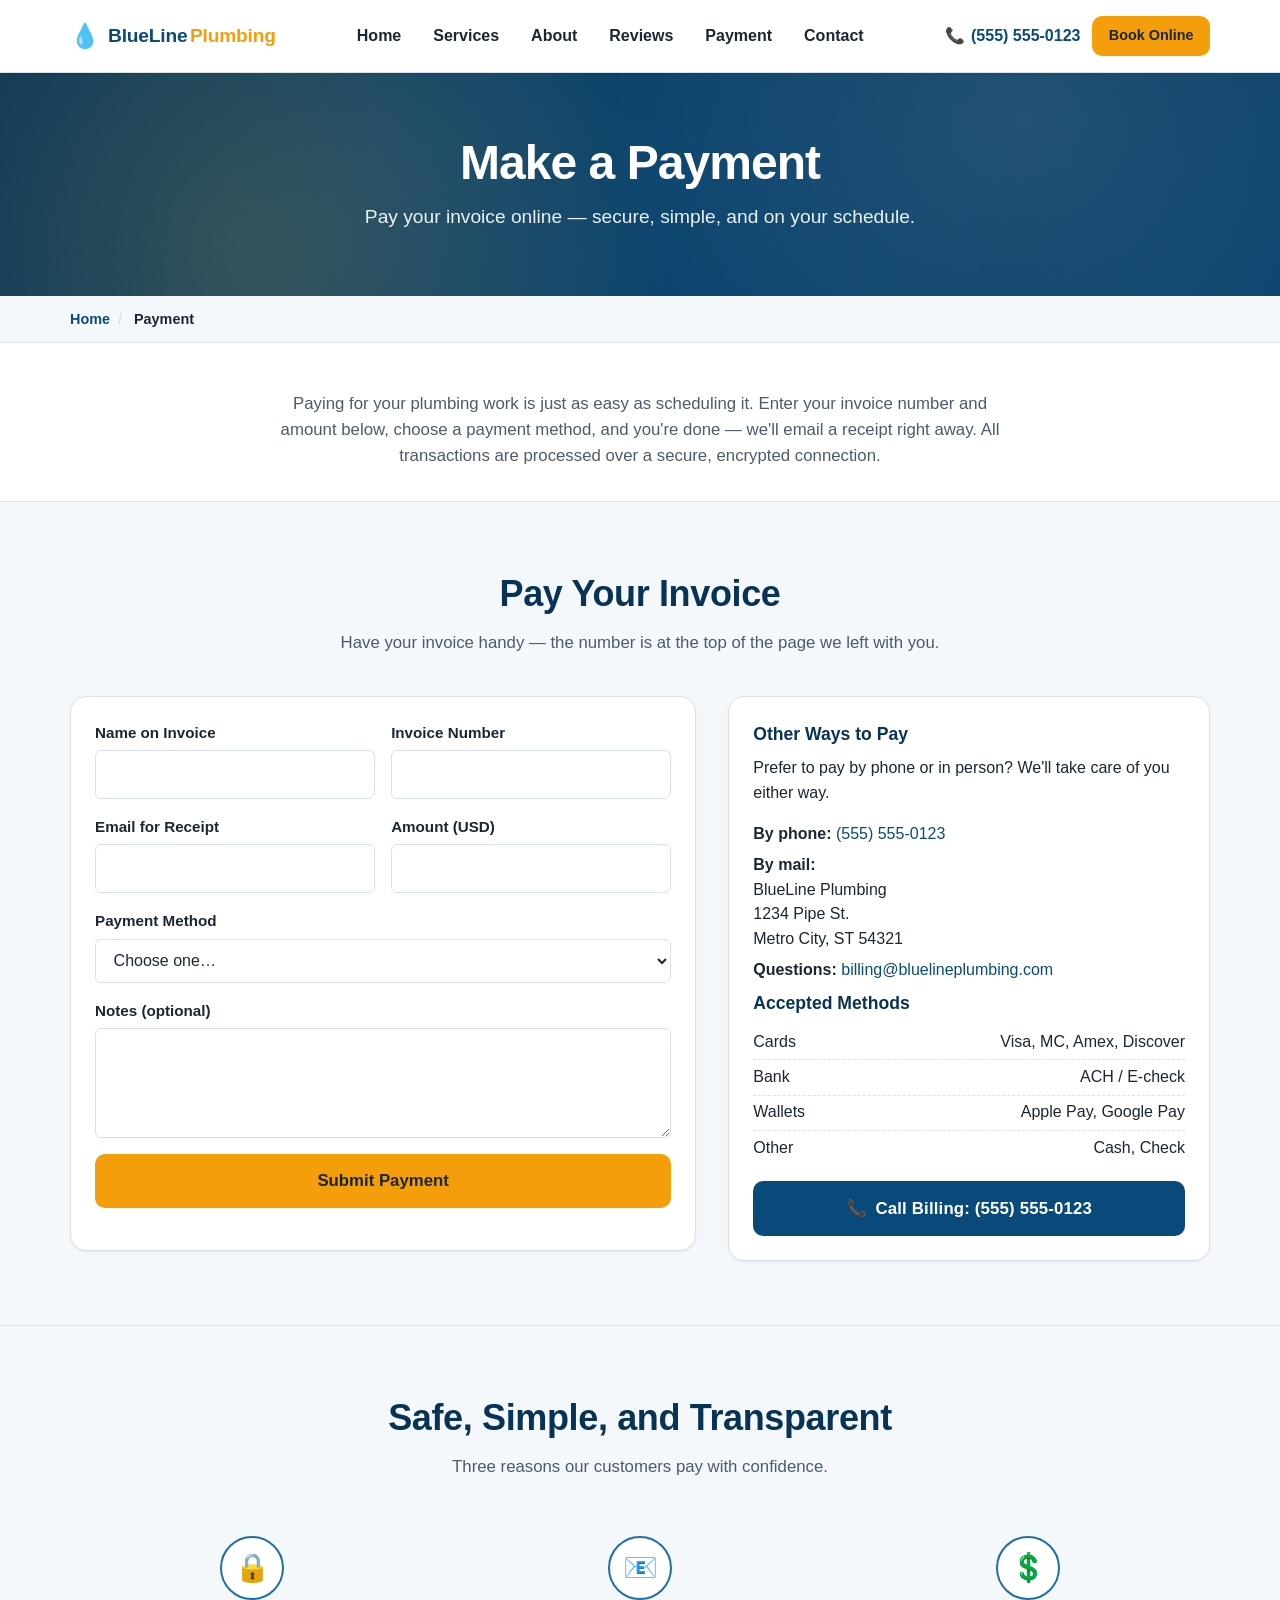
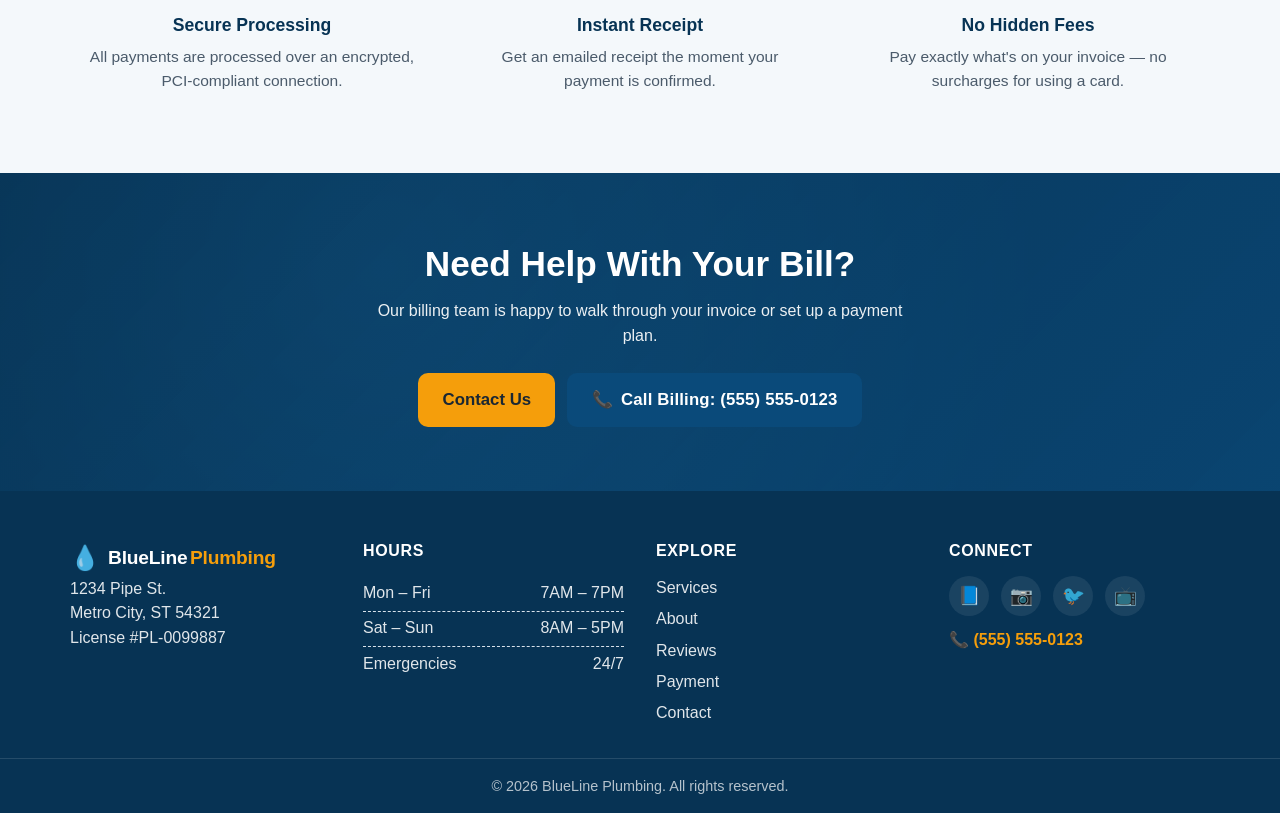
==== payment.html @ 8f7fc816 "feat: add Payment menu and payment page Adds a "Payment" link to the primary navigation on the home " ====
<!DOCTYPE html>
<html lang="en">
<head>
    <meta charset="UTF-8">
    <meta name="viewport" content="width=device-width, initial-scale=1.0">
    <title>Make a Payment | BlueLine Plumbing</title>
    <meta name="description" content="Pay your BlueLine Plumbing invoice online. Secure, easy, and fast — we accept credit cards, debit, ACH, and digital wallets.">
    <link rel="stylesheet" href="styles.css">
</head>
<body>
    <a class="skip-link" href="#main">Skip to main content</a>

    <header class="site-header">
        <div class="container header-inner">
            <a href="index.html" class="logo" aria-label="BlueLine Plumbing home">
                <span class="logo-mark" aria-hidden="true">💧</span>
                <span class="logo-text">BlueLine<span class="logo-accent">Plumbing</span></span>
            </a>

            <button class="nav-toggle" aria-expanded="false" aria-controls="primary-nav" aria-label="Toggle navigation menu">
                <span class="nav-toggle-bar"></span>
                <span class="nav-toggle-bar"></span>
                <span class="nav-toggle-bar"></span>
            </button>

            <nav id="primary-nav" class="primary-nav" aria-label="Primary">
                <ul>
                    <li><a href="index.html">Home</a></li>
                    <li><a href="services.html">Services</a></li>
                    <li><a href="index.html#about">About</a></li>
                    <li><a href="index.html#reviews">Reviews</a></li>
                    <li><a href="payment.html" aria-current="page">Payment</a></li>
                    <li><a href="index.html#contact">Contact</a></li>
                </ul>
            </nav>

            <div class="header-cta">
                <a href="tel:+15555550123" class="header-phone" aria-label="Call us at 555-555-0123">
                    <span aria-hidden="true">📞</span>
                    <span>(555) 555-0123</span>
                </a>
                <a href="index.html#contact" class="btn btn-accent btn-sm">Book Online</a>
            </div>
        </div>
    </header>

    <main id="main">
        <section class="page-banner" aria-labelledby="banner-heading">
            <div class="page-banner-overlay"></div>
            <div class="container page-banner-inner">
                <h1 id="banner-heading">Make a Payment</h1>
                <p class="banner-subhead">Pay your invoice online — secure, simple, and on your schedule.</p>
            </div>
        </section>

        <nav class="breadcrumbs" aria-label="Breadcrumb">
            <div class="container">
                <ol>
                    <li><a href="index.html">Home</a></li>
                    <li aria-current="page">Payment</li>
                </ol>
            </div>
        </nav>

        <section class="section intro" aria-labelledby="intro-heading">
            <div class="container intro-inner">
                <h2 id="intro-heading" class="visually-hidden">About online payments</h2>
                <p>
                    Paying for your plumbing work is just as easy as scheduling it. Enter
                    your invoice number and amount below, choose a payment method, and
                    you're done &mdash; we'll email a receipt right away. All transactions
                    are processed over a secure, encrypted connection.
                </p>
            </div>
        </section>

        <section class="section contact" aria-labelledby="payment-heading">
            <div class="container">
                <header class="section-head">
                    <h2 id="payment-heading">Pay Your Invoice</h2>
                    <p class="section-sub">Have your invoice handy &mdash; the number is at the top of the page we left with you.</p>
                </header>

                <div class="contact-layout">
                    <form class="quote-form" id="paymentForm" novalidate>
                        <div class="field">
                            <label for="payerName">Name on Invoice</label>
                            <input id="payerName" name="payerName" type="text" autocomplete="name" required>
                        </div>
                        <div class="field">
                            <label for="invoiceNumber">Invoice Number</label>
                            <input id="invoiceNumber" name="invoiceNumber" type="text" inputmode="numeric" required>
                        </div>
                        <div class="field">
                            <label for="payerEmail">Email for Receipt</label>
                            <input id="payerEmail" name="payerEmail" type="email" autocomplete="email" required>
                        </div>
                        <div class="field">
                            <label for="amount">Amount (USD)</label>
                            <input id="amount" name="amount" type="number" min="1" step="0.01" required>
                        </div>
                        <div class="field field-full">
                            <label for="paymentMethod">Payment Method</label>
                            <select id="paymentMethod" name="paymentMethod" required>
                                <option value="">Choose one…</option>
                                <option>Credit Card</option>
                                <option>Debit Card</option>
                                <option>Bank Transfer (ACH)</option>
                                <option>Apple Pay</option>
                                <option>Google Pay</option>
                            </select>
                        </div>
                        <div class="field field-full">
                            <label for="paymentNotes">Notes (optional)</label>
                            <textarea id="paymentNotes" name="paymentNotes" rows="3"></textarea>
                        </div>
                        <div class="field field-full">
                            <button type="submit" class="btn btn-accent btn-lg">Submit Payment</button>
                            <p class="form-status" id="paymentStatus" role="status" aria-live="polite"></p>
                        </div>
                    </form>

                    <aside class="contact-info" aria-label="Payment information">
                        <h3>Other Ways to Pay</h3>
                        <p>Prefer to pay by phone or in person? We'll take care of you either way.</p>
                        <address>
                            <p><strong>By phone:</strong> <a href="tel:+15555550123">(555) 555-0123</a></p>
                            <p><strong>By mail:</strong><br>BlueLine Plumbing<br>1234 Pipe St.<br>Metro City, ST 54321</p>
                            <p><strong>Questions:</strong> <a href="mailto:billing@bluelineplumbing.com">billing@bluelineplumbing.com</a></p>
                        </address>

                        <h3>Accepted Methods</h3>
                        <ul class="hours">
                            <li><span>Cards</span><span>Visa, MC, Amex, Discover</span></li>
                            <li><span>Bank</span><span>ACH / E-check</span></li>
                            <li><span>Wallets</span><span>Apple Pay, Google Pay</span></li>
                            <li><span>Other</span><span>Cash, Check</span></li>
                        </ul>

                        <a href="tel:+15555550123" class="btn btn-primary btn-lg btn-call btn-block">
                            <span aria-hidden="true">📞</span>
                            Call Billing: (555) 555-0123
                        </a>
                    </aside>
                </div>
            </div>
        </section>

        <section class="section why-choose" aria-labelledby="secure-heading">
            <div class="container">
                <header class="section-head">
                    <h2 id="secure-heading">Safe, Simple, and Transparent</h2>
                    <p class="section-sub">Three reasons our customers pay with confidence.</p>
                </header>

                <div class="value-grid">
                    <div class="value-item">
                        <span class="value-icon" aria-hidden="true">🔒</span>
                        <h3>Secure Processing</h3>
                        <p>All payments are processed over an encrypted, PCI-compliant connection.</p>
                    </div>
                    <div class="value-item">
                        <span class="value-icon" aria-hidden="true">📧</span>
                        <h3>Instant Receipt</h3>
                        <p>Get an emailed receipt the moment your payment is confirmed.</p>
                    </div>
                    <div class="value-item">
                        <span class="value-icon" aria-hidden="true">💲</span>
                        <h3>No Hidden Fees</h3>
                        <p>Pay exactly what's on your invoice &mdash; no surcharges for using a card.</p>
                    </div>
                </div>
            </div>
        </section>

        <section class="final-cta" aria-labelledby="final-cta-heading">
            <div class="container final-cta-inner">
                <h2 id="final-cta-heading">Need Help With Your Bill?</h2>
                <p>Our billing team is happy to walk through your invoice or set up a payment plan.</p>
                <div class="final-cta-buttons">
                    <a class="btn btn-accent btn-lg" href="index.html#contact">Contact Us</a>
                    <a class="btn btn-primary btn-lg btn-call" href="tel:+15555550123">
                        <span aria-hidden="true">📞</span>
                        <span>Call Billing: (555) 555-0123</span>
                    </a>
                </div>
            </div>
        </section>
    </main>

    <footer class="site-footer">
        <div class="container footer-inner">
            <div class="footer-col">
                <a href="index.html" class="logo logo-footer" aria-label="BlueLine Plumbing home">
                    <span class="logo-mark" aria-hidden="true">💧</span>
                    <span class="logo-text">BlueLine<span class="logo-accent">Plumbing</span></span>
                </a>
                <p>1234 Pipe St.<br>Metro City, ST 54321</p>
                <p>License #PL-0099887</p>
            </div>

            <div class="footer-col">
                <h4>Hours</h4>
                <ul class="hours">
                    <li><span>Mon &ndash; Fri</span><span>7AM &ndash; 7PM</span></li>
                    <li><span>Sat &ndash; Sun</span><span>8AM &ndash; 5PM</span></li>
                    <li><span>Emergencies</span><span>24/7</span></li>
                </ul>
            </div>

            <div class="footer-col">
                <h4>Explore</h4>
                <ul class="footer-nav">
                    <li><a href="services.html">Services</a></li>
                    <li><a href="index.html#about">About</a></li>
                    <li><a href="index.html#reviews">Reviews</a></li>
                    <li><a href="payment.html">Payment</a></li>
                    <li><a href="index.html#contact">Contact</a></li>
                </ul>
            </div>

            <div class="footer-col">
                <h4>Connect</h4>
                <ul class="social">
                    <li><a href="#" aria-label="Facebook"><span aria-hidden="true">📘</span></a></li>
                    <li><a href="#" aria-label="Instagram"><span aria-hidden="true">📷</span></a></li>
                    <li><a href="#" aria-label="Twitter"><span aria-hidden="true">🐦</span></a></li>
                    <li><a href="#" aria-label="YouTube"><span aria-hidden="true">📺</span></a></li>
                </ul>
                <a href="tel:+15555550123" class="footer-phone">📞 (555) 555-0123</a>
            </div>
        </div>
        <div class="footer-bottom">
            <div class="container">
                <p>&copy; <span id="year"></span> BlueLine Plumbing. All rights reserved.</p>
            </div>
        </div>
    </footer>

    <a href="tel:+15555550123" class="sticky-call" aria-label="Call BlueLine Plumbing now">
        <span aria-hidden="true">📞</span>
        <span>Call Now</span>
    </a>

    <script src="app.js"></script>
</body>
</html>
---- styles.css ----
:root {
    --color-primary: #0a4a7a;
    --color-primary-dark: #073354;
    --color-primary-light: #1d6fa5;
    --color-accent: #f59e0b;
    --color-accent-dark: #d97706;
    --color-bg: #ffffff;
    --color-bg-alt: #f4f8fb;
    --color-text: #1a2733;
    --color-text-muted: #4b5b6b;
    --color-border: #d8e2eb;
    --color-star: #f5b400;
    --shadow-sm: 0 1px 2px rgba(10, 30, 60, 0.08);
    --shadow-md: 0 6px 18px rgba(10, 30, 60, 0.10);
    --shadow-lg: 0 12px 30px rgba(10, 30, 60, 0.18);
    --radius-sm: 6px;
    --radius-md: 10px;
    --radius-lg: 16px;
    --max-width: 1180px;
    --header-height: 72px;
}

* {
    margin: 0;
    padding: 0;
    box-sizing: border-box;
}

html {
    scroll-behavior: smooth;
}

body {
    font-family: -apple-system, BlinkMacSystemFont, "Segoe UI", Roboto, "Helvetica Neue", Arial, sans-serif;
    line-height: 1.55;
    color: var(--color-text);
    background: var(--color-bg);
    -webkit-font-smoothing: antialiased;
}

img { max-width: 100%; display: block; }

a { color: var(--color-primary); text-decoration: none; }
a:hover, a:focus-visible { text-decoration: underline; }

:focus-visible {
    outline: 3px solid var(--color-accent);
    outline-offset: 2px;
    border-radius: 4px;
}

.container {
    width: 100%;
    max-width: var(--max-width);
    margin: 0 auto;
    padding: 0 1.25rem;
}

.skip-link {
    position: absolute;
    left: -9999px;
    top: 0;
    background: var(--color-primary);
    color: #fff;
    padding: 0.75rem 1rem;
    z-index: 1000;
}
.skip-link:focus { left: 1rem; top: 1rem; }

/* ---------- Buttons ---------- */
.btn {
    display: inline-flex;
    align-items: center;
    justify-content: center;
    gap: 0.5rem;
    font-weight: 600;
    border: 2px solid transparent;
    border-radius: var(--radius-md);
    cursor: pointer;
    text-align: center;
    transition: transform 0.05s ease, box-shadow 0.15s ease, background 0.15s ease, color 0.15s ease;
    padding: 0.7rem 1.1rem;
    font-size: 1rem;
    line-height: 1.2;
    min-height: 44px;
    text-decoration: none;
}
.btn:hover, .btn:focus-visible { text-decoration: none; }
.btn-sm { padding: 0.5rem 0.9rem; font-size: 0.9rem; min-height: 40px; }
.btn-lg { padding: 0.95rem 1.4rem; font-size: 1.05rem; min-height: 52px; }
.btn-block { width: 100%; }

.btn-primary {
    background: var(--color-primary);
    color: #fff;
}
.btn-primary:hover, .btn-primary:focus-visible {
    background: var(--color-primary-dark);
    box-shadow: var(--shadow-md);
}

.btn-accent {
    background: var(--color-accent);
    color: #1a2733;
}
.btn-accent:hover, .btn-accent:focus-visible {
    background: var(--color-accent-dark);
    color: #fff;
    box-shadow: var(--shadow-md);
}

.btn-call { letter-spacing: 0.01em; }

/* ---------- Header ---------- */
.site-header {
    position: sticky;
    top: 0;
    z-index: 50;
    background: #fff;
    border-bottom: 1px solid var(--color-border);
    box-shadow: var(--shadow-sm);
}
.header-inner {
    display: flex;
    align-items: center;
    justify-content: space-between;
    gap: 1rem;
    min-height: var(--header-height);
}

.logo {
    display: inline-flex;
    align-items: center;
    gap: 0.5rem;
    font-weight: 800;
    font-size: 1.2rem;
    color: var(--color-primary);
    text-decoration: none;
}
.logo-mark { font-size: 1.5rem; }
.logo-text { letter-spacing: -0.01em; }
.logo-accent { color: var(--color-accent); margin-left: 0.15rem; }

.primary-nav ul {
    display: flex;
    gap: 1.5rem;
    list-style: none;
}
.primary-nav a {
    color: var(--color-text);
    font-weight: 600;
    padding: 0.5rem 0.25rem;
    border-bottom: 2px solid transparent;
}
.primary-nav a:hover, .primary-nav a:focus-visible {
    color: var(--color-primary);
    border-color: var(--color-accent);
    text-decoration: none;
}

.header-cta {
    display: flex;
    align-items: center;
    gap: 0.75rem;
}
.header-phone {
    display: inline-flex;
    align-items: center;
    gap: 0.4rem;
    font-weight: 700;
    color: var(--color-primary);
}

.nav-toggle {
    display: none;
    background: transparent;
    border: 1px solid var(--color-border);
    border-radius: var(--radius-sm);
    width: 44px;
    height: 44px;
    cursor: pointer;
    flex-direction: column;
    gap: 5px;
    align-items: center;
    justify-content: center;
}
.nav-toggle-bar {
    width: 22px;
    height: 2px;
    background: var(--color-primary);
    display: block;
}

/* ---------- Hero ---------- */
.hero {
    position: relative;
    color: #fff;
    background:
        linear-gradient(135deg, rgba(7, 51, 84, 0.78), rgba(10, 74, 122, 0.65)),
        radial-gradient(circle at 30% 30%, #1d6fa5 0%, #073354 70%);
    overflow: hidden;
    padding: 5rem 0 5.5rem;
    text-align: center;
}
.hero-overlay {
    position: absolute;
    inset: 0;
    background-image:
        radial-gradient(circle at 80% 20%, rgba(255, 255, 255, 0.10), transparent 40%),
        radial-gradient(circle at 20% 80%, rgba(245, 158, 11, 0.18), transparent 40%);
    pointer-events: none;
}
.hero-inner {
    position: relative;
    z-index: 1;
    max-width: 880px;
}
.hero h1 {
    font-size: clamp(2rem, 5vw, 3.4rem);
    line-height: 1.1;
    font-weight: 800;
    letter-spacing: -0.02em;
    margin-bottom: 1rem;
}
.hero-accent { color: var(--color-accent); }
.hero-tagline {
    font-size: clamp(1.05rem, 2vw, 1.25rem);
    color: rgba(255, 255, 255, 0.92);
    margin: 0 auto 2rem;
    max-width: 660px;
}
.hero-actions {
    display: flex;
    flex-wrap: wrap;
    gap: 1rem;
    justify-content: center;
}

/* ---------- Trust strip ---------- */
.trust-strip {
    background: var(--color-bg-alt);
    border-bottom: 1px solid var(--color-border);
    padding: 1rem 0;
}
.trust-strip-inner {
    display: flex;
    flex-wrap: wrap;
    align-items: center;
    justify-content: center;
    gap: 1.25rem 2rem;
}
.trust-item {
    display: inline-flex;
    align-items: center;
    gap: 0.4rem;
    font-weight: 600;
    color: var(--color-text-muted);
    font-size: 0.95rem;
}

/* ---------- Sections ---------- */
.section {
    padding: 4rem 0;
}
.section + .section { border-top: 1px solid var(--color-border); }

.section-head {
    text-align: center;
    margin-bottom: 2.5rem;
}
.section-head h2 {
    font-size: clamp(1.75rem, 3vw, 2.25rem);
    color: var(--color-primary-dark);
    margin-bottom: 0.5rem;
    letter-spacing: -0.01em;
}
.section-sub {
    color: var(--color-text-muted);
    font-size: 1.05rem;
    max-width: 620px;
    margin: 0 auto;
}

/* ---------- Services ---------- */
.card-grid {
    display: grid;
    gap: 1.25rem;
    grid-template-columns: repeat(auto-fit, minmax(260px, 1fr));
}
.service-card {
    display: block;
    background: #fff;
    border: 1px solid var(--color-border);
    border-radius: var(--radius-lg);
    padding: 1.5rem;
    text-align: left;
    color: var(--color-text);
    box-shadow: var(--shadow-sm);
    transition: transform 0.15s ease, box-shadow 0.15s ease, border-color 0.15s ease;
}
.service-card:hover, .service-card:focus-visible {
    transform: translateY(-3px);
    box-shadow: var(--shadow-md);
    border-color: var(--color-primary-light);
    text-decoration: none;
}
.service-icon {
    font-size: 2rem;
    display: inline-block;
    margin-bottom: 0.5rem;
}
.service-card h3 {
    font-size: 1.15rem;
    color: var(--color-primary-dark);
    margin-bottom: 0.35rem;
}
.service-card p {
    color: var(--color-text-muted);
    font-size: 0.97rem;
}

/* ---------- Why Choose Us ---------- */
.why-choose {
    background: var(--color-bg-alt);
}
.value-grid {
    display: grid;
    gap: 1.5rem;
    grid-template-columns: repeat(auto-fit, minmax(220px, 1fr));
    text-align: center;
}
.value-item {
    padding: 1rem;
}
.value-icon {
    display: inline-flex;
    align-items: center;
    justify-content: center;
    width: 64px;
    height: 64px;
    border-radius: 50%;
    background: #fff;
    border: 2px solid var(--color-primary-light);
    font-size: 1.75rem;
    margin-bottom: 0.75rem;
}
.value-item h3 {
    color: var(--color-primary-dark);
    margin-bottom: 0.35rem;
    font-size: 1.1rem;
}
.value-item p {
    color: var(--color-text-muted);
    font-size: 0.97rem;
}

/* ---------- Service Area ---------- */
.area-layout {
    display: grid;
    gap: 2rem;
    grid-template-columns: 1fr 1fr;
    align-items: stretch;
}
.area-map {
    background: linear-gradient(135deg, #cfe3f1, #e8f1f7);
    border: 1px solid var(--color-border);
    border-radius: var(--radius-lg);
    min-height: 280px;
    position: relative;
    overflow: hidden;
}
.area-map::before {
    content: "";
    position: absolute;
    inset: 0;
    background:
        repeating-linear-gradient(45deg, rgba(10, 74, 122, 0.06) 0 2px, transparent 2px 22px),
        repeating-linear-gradient(-45deg, rgba(10, 74, 122, 0.06) 0 2px, transparent 2px 22px);
}
.area-map-inner {
    position: absolute;
    inset: 0;
    display: flex;
    flex-direction: column;
    align-items: center;
    justify-content: center;
    gap: 0.5rem;
    color: var(--color-primary-dark);
    font-weight: 700;
}
.area-pin { font-size: 3rem; }
.area-list {
    list-style: none;
    display: grid;
    grid-template-columns: 1fr 1fr;
    gap: 0.5rem 1rem;
    align-content: center;
}
.area-list li {
    padding: 0.5rem 0.75rem;
    background: var(--color-bg-alt);
    border: 1px solid var(--color-border);
    border-radius: var(--radius-sm);
    color: var(--color-text);
    font-weight: 600;
}

/* ---------- Testimonials ---------- */
.testimonials {
    background: var(--color-bg-alt);
}
.testimonial-row {
    display: grid;
    gap: 1.25rem;
    grid-template-columns: repeat(auto-fit, minmax(260px, 1fr));
}
.testimonial {
    background: #fff;
    border: 1px solid var(--color-border);
    border-radius: var(--radius-lg);
    padding: 1.5rem;
    box-shadow: var(--shadow-sm);
    display: flex;
    flex-direction: column;
    gap: 0.75rem;
}
.stars {
    color: var(--color-star);
    font-size: 1.15rem;
    letter-spacing: 0.1em;
}
.quote {
    font-size: 1rem;
    color: var(--color-text);
    flex-grow: 1;
}
.testimonial footer {
    display: flex;
    flex-direction: column;
    color: var(--color-text-muted);
    font-size: 0.95rem;
}
.customer-name { font-weight: 700; color: var(--color-text); }

/* ---------- How It Works ---------- */
.steps {
    list-style: none;
    display: grid;
    gap: 1.5rem;
    grid-template-columns: repeat(auto-fit, minmax(240px, 1fr));
    text-align: center;
}
.step {
    padding: 1.5rem;
    background: #fff;
    border: 1px solid var(--color-border);
    border-radius: var(--radius-lg);
    position: relative;
}
.step-number {
    display: inline-flex;
    align-items: center;
    justify-content: center;
    width: 48px;
    height: 48px;
    border-radius: 50%;
    background: var(--color-primary);
    color: #fff;
    font-weight: 800;
    font-size: 1.25rem;
    margin-bottom: 0.75rem;
}
.step h3 {
    color: var(--color-primary-dark);
    margin-bottom: 0.35rem;
    font-size: 1.1rem;
}
.step p {
    color: var(--color-text-muted);
    font-size: 0.97rem;
}

/* ---------- Contact ---------- */
.contact {
    background: var(--color-bg-alt);
}
.contact-layout {
    display: grid;
    gap: 2rem;
    grid-template-columns: 1.3fr 1fr;
    align-items: start;
}
.quote-form {
    background: #fff;
    border: 1px solid var(--color-border);
    border-radius: var(--radius-lg);
    padding: 1.5rem;
    display: grid;
    grid-template-columns: 1fr 1fr;
    gap: 1rem 1rem;
    box-shadow: var(--shadow-sm);
}
.field {
    display: flex;
    flex-direction: column;
    gap: 0.35rem;
}
.field-full { grid-column: 1 / -1; }
.field label {
    font-weight: 600;
    color: var(--color-text);
    font-size: 0.95rem;
}
.field input,
.field select,
.field textarea {
    font: inherit;
    color: inherit;
    padding: 0.7rem 0.85rem;
    border: 1px solid var(--color-border);
    border-radius: var(--radius-sm);
    background: #fff;
    width: 100%;
    min-height: 44px;
}
.field textarea { min-height: 110px; resize: vertical; }
.field input:focus,
.field select:focus,
.field textarea:focus {
    outline: none;
    border-color: var(--color-primary-light);
    box-shadow: 0 0 0 3px rgba(29, 111, 165, 0.18);
}
.field input[aria-invalid="true"],
.field select[aria-invalid="true"],
.field textarea[aria-invalid="true"] {
    border-color: #c0392b;
    box-shadow: 0 0 0 3px rgba(192, 57, 43, 0.18);
}

.form-status {
    margin-top: 0.75rem;
    color: var(--color-primary-dark);
    font-weight: 600;
}
.form-status.error { color: #c0392b; }

.contact-info {
    background: #fff;
    border: 1px solid var(--color-border);
    border-radius: var(--radius-lg);
    padding: 1.5rem;
    box-shadow: var(--shadow-sm);
}
.contact-info h3 {
    color: var(--color-primary-dark);
    margin-bottom: 0.5rem;
    font-size: 1.1rem;
}
.contact-info h3 + * { margin-bottom: 1rem; }
.contact-info address {
    font-style: normal;
    color: var(--color-text);
}
.contact-info address p { margin-bottom: 0.4rem; }
.contact-phone {
    font-weight: 700;
    color: var(--color-primary);
}
.hours {
    list-style: none;
}
.hours li {
    display: flex;
    justify-content: space-between;
    padding: 0.3rem 0;
    border-bottom: 1px dashed var(--color-border);
}
.hours li:last-child { border-bottom: none; }

.map {
    margin: 1rem 0;
    background: linear-gradient(135deg, #cfe3f1, #e8f1f7);
    border: 1px solid var(--color-border);
    border-radius: var(--radius-md);
    min-height: 170px;
    position: relative;
}
.map-inner {
    position: absolute;
    inset: 0;
    display: flex;
    flex-direction: column;
    align-items: center;
    justify-content: center;
    color: var(--color-primary-dark);
    font-weight: 600;
}
.map-inner span { font-size: 2.25rem; }

/* ---------- Footer ---------- */
.site-footer {
    background: var(--color-primary-dark);
    color: rgba(255, 255, 255, 0.88);
    padding: 3rem 0 0;
    margin-top: 0;
}
.footer-inner {
    display: grid;
    grid-template-columns: repeat(auto-fit, minmax(200px, 1fr));
    gap: 2rem;
    padding-bottom: 2rem;
}
.site-footer h4 {
    color: #fff;
    margin-bottom: 0.75rem;
    font-size: 1rem;
    text-transform: uppercase;
    letter-spacing: 0.04em;
}
.site-footer a { color: rgba(255, 255, 255, 0.88); }
.site-footer a:hover, .site-footer a:focus-visible {
    color: var(--color-accent);
    text-decoration: none;
}
.logo-footer { color: #fff; }
.logo-footer .logo-text { color: #fff; }
.logo-footer .logo-accent { color: var(--color-accent); }

.footer-nav, .social {
    list-style: none;
    display: flex;
    flex-direction: column;
    gap: 0.4rem;
}
.social {
    flex-direction: row;
    gap: 0.75rem;
    margin-bottom: 0.75rem;
}
.social a {
    width: 40px;
    height: 40px;
    border-radius: 50%;
    background: rgba(255, 255, 255, 0.08);
    display: inline-flex;
    align-items: center;
    justify-content: center;
    font-size: 1.15rem;
}
.footer-phone {
    display: inline-block;
    font-weight: 700;
    color: var(--color-accent) !important;
}

.footer-bottom {
    border-top: 1px solid rgba(255, 255, 255, 0.12);
    padding: 1rem 0;
    text-align: center;
    font-size: 0.9rem;
    color: rgba(255, 255, 255, 0.7);
}

/* ---------- Sticky mobile call button ---------- */
.sticky-call {
    position: fixed;
    right: 1rem;
    bottom: 1rem;
    background: var(--color-accent);
    color: #1a2733;
    font-weight: 700;
    padding: 0.85rem 1.1rem;
    border-radius: 999px;
    box-shadow: var(--shadow-lg);
    display: none;
    align-items: center;
    gap: 0.5rem;
    z-index: 60;
    text-decoration: none;
}
.sticky-call:hover, .sticky-call:focus-visible {
    background: var(--color-accent-dark);
    color: #fff;
    text-decoration: none;
}

/* ---------- Responsive ---------- */
@media (max-width: 960px) {
    .area-layout { grid-template-columns: 1fr; }
    .contact-layout { grid-template-columns: 1fr; }
}

@media (max-width: 760px) {
    .nav-toggle { display: inline-flex; order: 3; }
    .primary-nav {
        position: absolute;
        top: 100%;
        left: 0;
        right: 0;
        background: #fff;
        border-bottom: 1px solid var(--color-border);
        max-height: 0;
        overflow: hidden;
        transition: max-height 0.2s ease;
    }
    .primary-nav.open { max-height: 400px; }
    .primary-nav ul {
        flex-direction: column;
        gap: 0;
        padding: 0.5rem 1.25rem 1rem;
    }
    .primary-nav a {
        display: block;
        padding: 0.85rem 0;
        border-bottom: 1px solid var(--color-border);
    }
    .header-inner { position: relative; flex-wrap: wrap; }
    .header-cta { gap: 0.5rem; }
    .header-cta .header-phone span:last-child { display: none; }
    .hero { padding: 3.5rem 0 4rem; }
    .hero-actions .btn { width: 100%; }
    .quote-form { grid-template-columns: 1fr; }
    .sticky-call { display: inline-flex; }
}

@media (max-width: 420px) {
    .area-list { grid-template-columns: 1fr; }
    .trust-strip-inner { gap: 0.75rem 1rem; font-size: 0.9rem; }
}

/* ===================================================================
   Services page styles — reuse vars and patterns from the index page
   =================================================================== */

/* ---------- Page banner (services hero) ---------- */
.page-banner {
    position: relative;
    color: #fff;
    background:
        linear-gradient(135deg, rgba(7, 51, 84, 0.78), rgba(10, 74, 122, 0.65)),
        radial-gradient(circle at 30% 30%, #1d6fa5 0%, #073354 70%);
    overflow: hidden;
    padding: 4rem 0;
    text-align: center;
}
.page-banner-overlay {
    position: absolute;
    inset: 0;
    background-image:
        radial-gradient(circle at 80% 20%, rgba(255, 255, 255, 0.10), transparent 40%),
        radial-gradient(circle at 20% 80%, rgba(245, 158, 11, 0.18), transparent 40%);
    pointer-events: none;
}
.page-banner-inner {
    position: relative;
    z-index: 1;
    max-width: 820px;
}
.page-banner h1 {
    font-size: clamp(2rem, 4.5vw, 3rem);
    line-height: 1.1;
    font-weight: 800;
    letter-spacing: -0.02em;
    margin-bottom: 0.75rem;
    color: #fff;
}
.banner-subhead {
    color: rgba(255, 255, 255, 0.92);
    font-size: clamp(1.05rem, 2vw, 1.2rem);
    max-width: 620px;
    margin: 0 auto;
}

/* ---------- Breadcrumbs ---------- */
.breadcrumbs {
    background: var(--color-bg-alt);
    border-bottom: 1px solid var(--color-border);
    padding: 0.75rem 0;
    font-size: 0.9rem;
    color: var(--color-text-muted);
}
.breadcrumbs ol {
    list-style: none;
    display: flex;
    flex-wrap: wrap;
    align-items: center;
    gap: 0.5rem;
}
.breadcrumbs li {
    display: inline-flex;
    align-items: center;
    gap: 0.5rem;
}
.breadcrumbs li + li::before {
    content: "/";
    color: var(--color-border);
    margin-right: 0.25rem;
}
.breadcrumbs a {
    color: var(--color-primary);
    font-weight: 600;
}
.breadcrumbs [aria-current="page"] {
    color: var(--color-text);
    font-weight: 600;
}

/* ---------- Intro paragraph ---------- */
.intro {
    padding: 3rem 0 2rem;
    text-align: center;
}
.intro-inner {
    max-width: 780px;
    font-size: 1.05rem;
    color: var(--color-text-muted);
}
.visually-hidden {
    position: absolute;
    width: 1px;
    height: 1px;
    padding: 0;
    margin: -1px;
    overflow: hidden;
    clip: rect(0,0,0,0);
    white-space: nowrap;
    border: 0;
}

/* ---------- Services section (with tabs) ---------- */
.services-section { padding-top: 1rem; }

.tabs {
    display: flex;
    gap: 0.25rem;
    margin: 0 auto 2rem;
    padding: 0.35rem;
    background: var(--color-bg-alt);
    border: 1px solid var(--color-border);
    border-radius: var(--radius-md);
    width: 100%;
    max-width: 360px;
    justify-content: center;
}
.tab {
    flex: 1;
    background: transparent;
    color: var(--color-text);
    font-weight: 600;
    border: none;
    padding: 0.6rem 1.1rem;
    border-radius: var(--radius-sm);
    cursor: pointer;
    font: inherit;
    font-weight: 600;
    min-height: 40px;
    transition: background 0.15s ease, color 0.15s ease;
}
.tab:hover { color: var(--color-primary); }
.tab.is-active {
    background: var(--color-primary);
    color: #fff;
}

.service-panel[hidden] { display: none; }

/* The services grid reuses the card-grid pattern from the index page.
   Override list defaults so <ul> looks like the card grid. */
.services-grid {
    list-style: none;
}
.services-grid.service-card,
.services-grid .service-card {
    display: flex;
    flex-direction: column;
    text-align: left;
}
.services-grid .service-card p {
    color: var(--color-text-muted);
    font-size: 0.97rem;
    flex: 1;
}
.card-link {
    margin-top: 0.85rem;
    color: var(--color-primary);
    font-weight: 700;
    text-decoration: none;
    align-self: flex-start;
}
.card-link:hover,
.card-link:focus-visible {
    color: var(--color-accent-dark);
    text-decoration: underline;
}

/* ---------- CTA strip ---------- */
.cta-strip {
    background: var(--color-bg-alt);
    border-top: 1px solid var(--color-border);
    border-bottom: 1px solid var(--color-border);
    padding: 1.5rem 0;
}
.cta-strip-inner {
    display: flex;
    align-items: center;
    justify-content: space-between;
    gap: 1rem;
    flex-wrap: wrap;
}
.cta-strip-inner p {
    font-size: 1.1rem;
    font-weight: 600;
    color: var(--color-primary-dark);
    margin: 0;
}

/* ---------- Emergency block ---------- */
.emergency-block {
    background: var(--color-primary-dark);
    color: #fff;
    padding: 2.5rem 0;
}
.emergency-inner {
    display: flex;
    align-items: center;
    gap: 1.25rem;
    flex-wrap: wrap;
}
.emergency-icon {
    font-size: 3rem;
    color: var(--color-accent);
}
.emergency-copy {
    flex: 1;
    min-width: 240px;
}
.emergency-copy h2 {
    color: #fff;
    margin-bottom: 0.4rem;
    font-size: clamp(1.4rem, 2.5vw, 1.75rem);
}
.emergency-copy p { opacity: 0.92; }

/* ---------- Why us (services page) ---------- */
.why-us { background: var(--color-bg-alt); }

/* ---------- Service area (services page list variant) ---------- */
.area-list-grid {
    list-style: none;
    display: grid;
    gap: 0.5rem 1rem;
    grid-template-columns: repeat(auto-fit, minmax(150px, 1fr));
    max-width: 720px;
    margin: 0 auto;
}
.area-list-grid li {
    padding: 0.5rem 0.75rem;
    background: var(--color-bg-alt);
    border: 1px solid var(--color-border);
    border-radius: var(--radius-sm);
    color: var(--color-text);
    font-weight: 600;
    text-align: center;
}
.area-note {
    margin-top: 1.5rem;
    color: var(--color-text-muted);
    font-style: italic;
    text-align: center;
}

/* ---------- FAQ ---------- */
.faq { background: var(--color-bg-alt); }
.faq-inner { max-width: 820px; }
.faq-list {
    list-style: none;
    display: flex;
    flex-direction: column;
    gap: 0.6rem;
}
.faq-item details {
    background: #fff;
    border: 1px solid var(--color-border);
    border-radius: var(--radius-md);
    padding: 0.95rem 1.1rem;
    box-shadow: var(--shadow-sm);
}
.faq-item summary {
    cursor: pointer;
    font-weight: 600;
    color: var(--color-primary-dark);
    list-style: none;
    display: flex;
    justify-content: space-between;
    gap: 1rem;
}
.faq-item summary::-webkit-details-marker { display: none; }
.faq-item summary::after {
    content: "+";
    color: var(--color-primary-light);
    font-size: 1.4rem;
    line-height: 1;
}
.faq-item details[open] summary::after { content: "–"; }
.faq-item details[open] { box-shadow: var(--shadow-md); }
.faq-item p {
    margin-top: 0.6rem;
    color: var(--color-text-muted);
}

/* ---------- Final CTA ---------- */
.final-cta {
    background:
        linear-gradient(135deg, rgba(7, 51, 84, 0.85), rgba(10, 74, 122, 0.75)),
        radial-gradient(circle at 30% 30%, #1d6fa5 0%, #073354 70%);
    color: #fff;
    padding: 4rem 0;
    text-align: center;
}
.final-cta-inner { max-width: 720px; }
.final-cta h2 {
    color: #fff;
    font-size: clamp(1.6rem, 3vw, 2.2rem);
    margin-bottom: 0.5rem;
}
.final-cta p {
    margin: 0.5rem auto 1.5rem;
    opacity: 0.92;
    max-width: 560px;
}
.final-cta-buttons {
    display: inline-flex;
    gap: 0.75rem;
    flex-wrap: wrap;
    justify-content: center;
}

/* ---------- Services-page responsive tweaks ---------- */
@media (max-width: 760px) {
    .cta-strip-inner { flex-direction: column; text-align: center; }
    .emergency-inner { flex-direction: column; text-align: center; }
    .page-banner { padding: 3rem 0; }
}
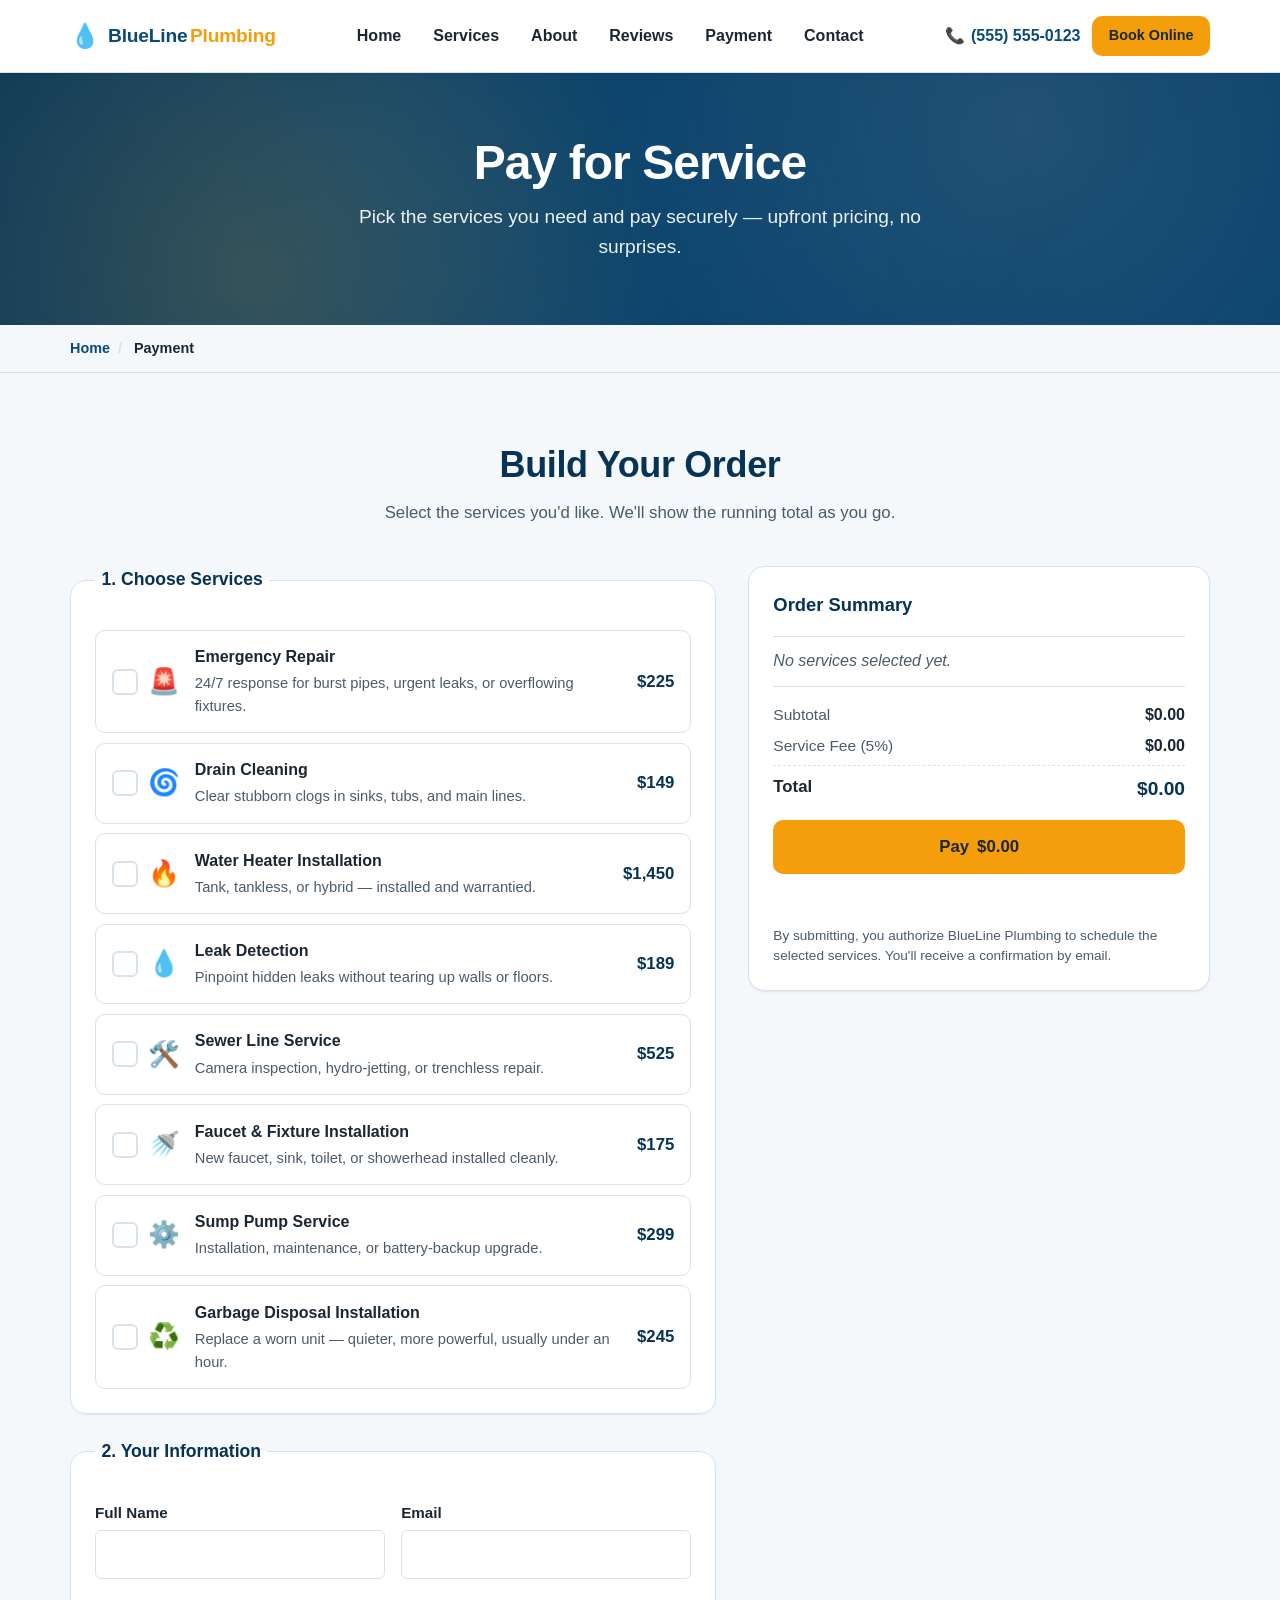
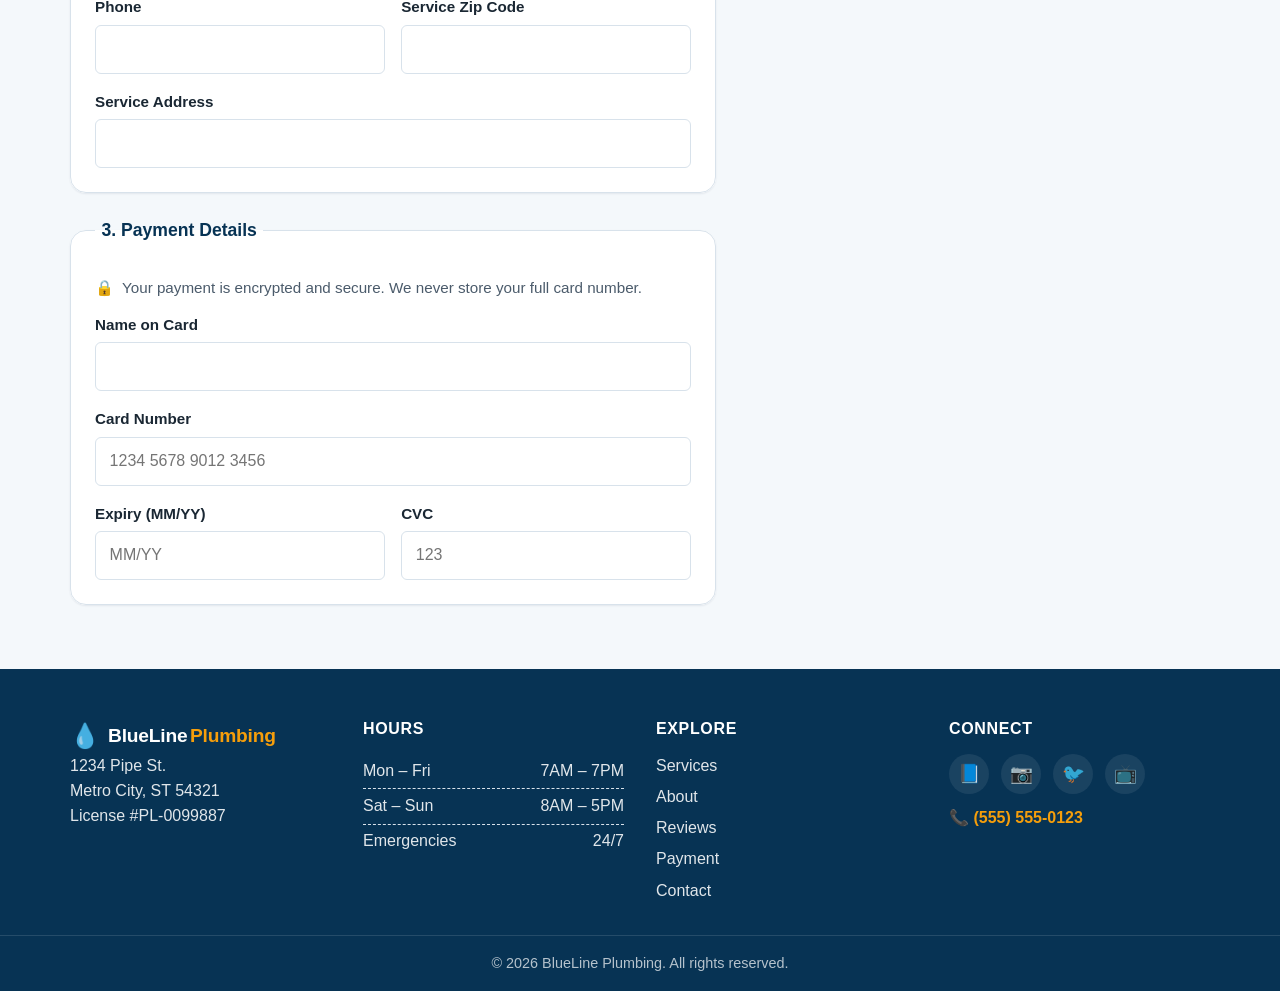
==== commit ad5b55e4: "Add payment page for service selection and checkout Closes #13  Add a dedicated Pay page (payment.ht" ====
--- a/payment.html
+++ b/payment.html
@@ -3,8 +3,8 @@
 <head>
     <meta charset="UTF-8">
     <meta name="viewport" content="width=device-width, initial-scale=1.0">
-    <title>Make a Payment | BlueLine Plumbing</title>
-    <meta name="description" content="Pay your BlueLine Plumbing invoice online. Secure, easy, and fast — we accept credit cards, debit, ACH, and digital wallets.">
+    <title>Pay for Service | BlueLine Plumbing</title>
+    <meta name="description" content="Pick the BlueLine Plumbing services you need and pay securely online. Upfront pricing, no surprises.">
     <link rel="stylesheet" href="styles.css">
 </head>
 <body>
@@ -48,8 +48,8 @@
         <section class="page-banner" aria-labelledby="banner-heading">
             <div class="page-banner-overlay"></div>
             <div class="container page-banner-inner">
-                <h1 id="banner-heading">Make a Payment</h1>
-                <p class="banner-subhead">Pay your invoice online — secure, simple, and on your schedule.</p>
+                <h1 id="banner-heading">Pay for Service</h1>
+                <p class="banner-subhead">Pick the services you need and pay securely &mdash; upfront pricing, no surprises.</p>
             </div>
         </section>
 
@@ -62,128 +62,208 @@
             </div>
         </nav>
 
-        <section class="section intro" aria-labelledby="intro-heading">
-            <div class="container intro-inner">
-                <h2 id="intro-heading" class="visually-hidden">About online payments</h2>
-                <p>
-                    Paying for your plumbing work is just as easy as scheduling it. Enter
-                    your invoice number and amount below, choose a payment method, and
-                    you're done &mdash; we'll email a receipt right away. All transactions
-                    are processed over a secure, encrypted connection.
-                </p>
-            </div>
-        </section>
-
-        <section class="section contact" aria-labelledby="payment-heading">
+        <section class="section payment-section" aria-labelledby="payment-heading">
             <div class="container">
                 <header class="section-head">
-                    <h2 id="payment-heading">Pay Your Invoice</h2>
-                    <p class="section-sub">Have your invoice handy &mdash; the number is at the top of the page we left with you.</p>
+                    <h2 id="payment-heading">Build Your Order</h2>
+                    <p class="section-sub">Select the services you'd like. We'll show the running total as you go.</p>
                 </header>
 
-                <div class="contact-layout">
-                    <form class="quote-form" id="paymentForm" novalidate>
-                        <div class="field">
-                            <label for="payerName">Name on Invoice</label>
-                            <input id="payerName" name="payerName" type="text" autocomplete="name" required>
+                <form id="paymentForm" class="payment-form" novalidate>
+                    <div class="payment-layout">
+                        <div class="payment-main">
+                            <fieldset class="payment-fieldset">
+                                <legend>1. Choose Services</legend>
+                                <ul class="service-picker" id="servicePicker">
+                                    <li class="service-pick">
+                                        <label>
+                                            <input type="checkbox" class="service-check" data-name="Emergency Repair" data-price="225">
+                                            <span class="service-pick-body">
+                                                <span class="service-pick-icon" aria-hidden="true">🚨</span>
+                                                <span class="service-pick-text">
+                                                    <span class="service-pick-name">Emergency Repair</span>
+                                                    <span class="service-pick-desc">24/7 response for burst pipes, urgent leaks, or overflowing fixtures.</span>
+                                                </span>
+                                                <span class="service-pick-price">$225</span>
+                                            </span>
+                                        </label>
+                                    </li>
+                                    <li class="service-pick">
+                                        <label>
+                                            <input type="checkbox" class="service-check" data-name="Drain Cleaning" data-price="149">
+                                            <span class="service-pick-body">
+                                                <span class="service-pick-icon" aria-hidden="true">🌀</span>
+                                                <span class="service-pick-text">
+                                                    <span class="service-pick-name">Drain Cleaning</span>
+                                                    <span class="service-pick-desc">Clear stubborn clogs in sinks, tubs, and main lines.</span>
+                                                </span>
+                                                <span class="service-pick-price">$149</span>
+                                            </span>
+                                        </label>
+                                    </li>
+                                    <li class="service-pick">
+                                        <label>
+                                            <input type="checkbox" class="service-check" data-name="Water Heater Installation" data-price="1450">
+                                            <span class="service-pick-body">
+                                                <span class="service-pick-icon" aria-hidden="true">🔥</span>
+                                                <span class="service-pick-text">
+                                                    <span class="service-pick-name">Water Heater Installation</span>
+                                                    <span class="service-pick-desc">Tank, tankless, or hybrid &mdash; installed and warrantied.</span>
+                                                </span>
+                                                <span class="service-pick-price">$1,450</span>
+                                            </span>
+                                        </label>
+                                    </li>
+                                    <li class="service-pick">
+                                        <label>
+                                            <input type="checkbox" class="service-check" data-name="Leak Detection" data-price="189">
+                                            <span class="service-pick-body">
+                                                <span class="service-pick-icon" aria-hidden="true">💧</span>
+                                                <span class="service-pick-text">
+                                                    <span class="service-pick-name">Leak Detection</span>
+                                                    <span class="service-pick-desc">Pinpoint hidden leaks without tearing up walls or floors.</span>
+                                                </span>
+                                                <span class="service-pick-price">$189</span>
+                                            </span>
+                                        </label>
+                                    </li>
+                                    <li class="service-pick">
+                                        <label>
+                                            <input type="checkbox" class="service-check" data-name="Sewer Line Service" data-price="525">
+                                            <span class="service-pick-body">
+                                                <span class="service-pick-icon" aria-hidden="true">🛠️</span>
+                                                <span class="service-pick-text">
+                                                    <span class="service-pick-name">Sewer Line Service</span>
+                                                    <span class="service-pick-desc">Camera inspection, hydro-jetting, or trenchless repair.</span>
+                                                </span>
+                                                <span class="service-pick-price">$525</span>
+                                            </span>
+                                        </label>
+                                    </li>
+                                    <li class="service-pick">
+                                        <label>
+                                            <input type="checkbox" class="service-check" data-name="Faucet &amp; Fixture Installation" data-price="175">
+                                            <span class="service-pick-body">
+                                                <span class="service-pick-icon" aria-hidden="true">🚿</span>
+                                                <span class="service-pick-text">
+                                                    <span class="service-pick-name">Faucet &amp; Fixture Installation</span>
+                                                    <span class="service-pick-desc">New faucet, sink, toilet, or showerhead installed cleanly.</span>
+                                                </span>
+                                                <span class="service-pick-price">$175</span>
+                                            </span>
+                                        </label>
+                                    </li>
+                                    <li class="service-pick">
+                                        <label>
+                                            <input type="checkbox" class="service-check" data-name="Sump Pump Service" data-price="299">
+                                            <span class="service-pick-body">
+                                                <span class="service-pick-icon" aria-hidden="true">⚙️</span>
+                                                <span class="service-pick-text">
+                                                    <span class="service-pick-name">Sump Pump Service</span>
+                                                    <span class="service-pick-desc">Installation, maintenance, or battery-backup upgrade.</span>
+                                                </span>
+                                                <span class="service-pick-price">$299</span>
+                                            </span>
+                                        </label>
+                                    </li>
+                                    <li class="service-pick">
+                                        <label>
+                                            <input type="checkbox" class="service-check" data-name="Garbage Disposal Installation" data-price="245">
+                                            <span class="service-pick-body">
+                                                <span class="service-pick-icon" aria-hidden="true">♻️</span>
+                                                <span class="service-pick-text">
+                                                    <span class="service-pick-name">Garbage Disposal Installation</span>
+                                                    <span class="service-pick-desc">Replace a worn unit &mdash; quieter, more powerful, usually under an hour.</span>
+                                                </span>
+                                                <span class="service-pick-price">$245</span>
+                                            </span>
+                                        </label>
+                                    </li>
+                                </ul>
+                            </fieldset>
+
+                            <fieldset class="payment-fieldset">
+                                <legend>2. Your Information</legend>
+                                <div class="payment-grid">
+                                    <div class="field">
+                                        <label for="payName">Full Name</label>
+                                        <input id="payName" name="payName" type="text" autocomplete="name" required>
+                                    </div>
+                                    <div class="field">
+                                        <label for="payEmail">Email</label>
+                                        <input id="payEmail" name="payEmail" type="email" autocomplete="email" required>
+                                    </div>
+                                    <div class="field">
+                                        <label for="payPhone">Phone</label>
+                                        <input id="payPhone" name="payPhone" type="tel" autocomplete="tel" required>
+                                    </div>
+                                    <div class="field">
+                                        <label for="payZip">Service Zip Code</label>
+                                        <input id="payZip" name="payZip" type="text" autocomplete="postal-code" inputmode="numeric" maxlength="10" required>
+                                    </div>
+                                    <div class="field field-full">
+                                        <label for="payAddress">Service Address</label>
+                                        <input id="payAddress" name="payAddress" type="text" autocomplete="street-address" required>
+                                    </div>
+                                </div>
+                            </fieldset>
+
+                            <fieldset class="payment-fieldset">
+                                <legend>3. Payment Details</legend>
+                                <p class="payment-secure-note" aria-label="Security notice">
+                                    <span aria-hidden="true">🔒</span>
+                                    Your payment is encrypted and secure. We never store your full card number.
+                                </p>
+                                <div class="payment-grid">
+                                    <div class="field field-full">
+                                        <label for="cardName">Name on Card</label>
+                                        <input id="cardName" name="cardName" type="text" autocomplete="cc-name" required>
+                                    </div>
+                                    <div class="field field-full">
+                                        <label for="cardNumber">Card Number</label>
+                                        <input id="cardNumber" name="cardNumber" type="text" autocomplete="cc-number" inputmode="numeric" maxlength="19" placeholder="1234 5678 9012 3456" required>
+                                    </div>
+                                    <div class="field">
+                                        <label for="cardExpiry">Expiry (MM/YY)</label>
+                                        <input id="cardExpiry" name="cardExpiry" type="text" autocomplete="cc-exp" inputmode="numeric" maxlength="5" placeholder="MM/YY" required>
+                                    </div>
+                                    <div class="field">
+                                        <label for="cardCvc">CVC</label>
+                                        <input id="cardCvc" name="cardCvc" type="text" autocomplete="cc-csc" inputmode="numeric" maxlength="4" placeholder="123" required>
+                                    </div>
+                                </div>
+                            </fieldset>
                         </div>
-                        <div class="field">
-                            <label for="invoiceNumber">Invoice Number</label>
-                            <input id="invoiceNumber" name="invoiceNumber" type="text" inputmode="numeric" required>
-                        </div>
-                        <div class="field">
-                            <label for="payerEmail">Email for Receipt</label>
-                            <input id="payerEmail" name="payerEmail" type="email" autocomplete="email" required>
-                        </div>
-                        <div class="field">
-                            <label for="amount">Amount (USD)</label>
-                            <input id="amount" name="amount" type="number" min="1" step="0.01" required>
-                        </div>
-                        <div class="field field-full">
-                            <label for="paymentMethod">Payment Method</label>
-                            <select id="paymentMethod" name="paymentMethod" required>
-                                <option value="">Choose one…</option>
-                                <option>Credit Card</option>
-                                <option>Debit Card</option>
-                                <option>Bank Transfer (ACH)</option>
-                                <option>Apple Pay</option>
-                                <option>Google Pay</option>
-                            </select>
-                        </div>
-                        <div class="field field-full">
-                            <label for="paymentNotes">Notes (optional)</label>
-                            <textarea id="paymentNotes" name="paymentNotes" rows="3"></textarea>
-                        </div>
-                        <div class="field field-full">
-                            <button type="submit" class="btn btn-accent btn-lg">Submit Payment</button>
-                            <p class="form-status" id="paymentStatus" role="status" aria-live="polite"></p>
-                        </div>
-                    </form>
-
-                    <aside class="contact-info" aria-label="Payment information">
-                        <h3>Other Ways to Pay</h3>
-                        <p>Prefer to pay by phone or in person? We'll take care of you either way.</p>
-                        <address>
-                            <p><strong>By phone:</strong> <a href="tel:+15555550123">(555) 555-0123</a></p>
-                            <p><strong>By mail:</strong><br>BlueLine Plumbing<br>1234 Pipe St.<br>Metro City, ST 54321</p>
-                            <p><strong>Questions:</strong> <a href="mailto:billing@bluelineplumbing.com">billing@bluelineplumbing.com</a></p>
-                        </address>
-
-                        <h3>Accepted Methods</h3>
-                        <ul class="hours">
-                            <li><span>Cards</span><span>Visa, MC, Amex, Discover</span></li>
-                            <li><span>Bank</span><span>ACH / E-check</span></li>
-                            <li><span>Wallets</span><span>Apple Pay, Google Pay</span></li>
-                            <li><span>Other</span><span>Cash, Check</span></li>
-                        </ul>
-
-                        <a href="tel:+15555550123" class="btn btn-primary btn-lg btn-call btn-block">
-                            <span aria-hidden="true">📞</span>
-                            Call Billing: (555) 555-0123
-                        </a>
-                    </aside>
-                </div>
-            </div>
-        </section>
-
-        <section class="section why-choose" aria-labelledby="secure-heading">
-            <div class="container">
-                <header class="section-head">
-                    <h2 id="secure-heading">Safe, Simple, and Transparent</h2>
-                    <p class="section-sub">Three reasons our customers pay with confidence.</p>
-                </header>
-
-                <div class="value-grid">
-                    <div class="value-item">
-                        <span class="value-icon" aria-hidden="true">🔒</span>
-                        <h3>Secure Processing</h3>
-                        <p>All payments are processed over an encrypted, PCI-compliant connection.</p>
+
+                        <aside class="payment-summary" aria-labelledby="summary-heading">
+                            <h3 id="summary-heading">Order Summary</h3>
+                            <ul class="summary-items" id="summaryItems" aria-live="polite">
+                                <li class="summary-empty">No services selected yet.</li>
+                            </ul>
+
+                            <dl class="summary-totals">
+                                <div class="summary-line">
+                                    <dt>Subtotal</dt>
+                                    <dd id="summarySubtotal">$0.00</dd>
+                                </div>
+                                <div class="summary-line">
+                                    <dt>Service Fee (5%)</dt>
+                                    <dd id="summaryFee">$0.00</dd>
+                                </div>
+                                <div class="summary-line summary-total-line">
+                                    <dt>Total</dt>
+                                    <dd id="summaryTotal">$0.00</dd>
+                                </div>
+                            </dl>
+
+                            <button type="submit" class="btn btn-accent btn-lg btn-block" id="paySubmit">
+                                Pay <span id="payButtonTotal">$0.00</span>
+                            </button>
+                            <p class="payment-status" id="paymentStatus" role="status" aria-live="polite"></p>
+                            <p class="payment-fineprint">By submitting, you authorize BlueLine Plumbing to schedule the selected services. You'll receive a confirmation by email.</p>
+                        </aside>
                     </div>
-                    <div class="value-item">
-                        <span class="value-icon" aria-hidden="true">📧</span>
-                        <h3>Instant Receipt</h3>
-                        <p>Get an emailed receipt the moment your payment is confirmed.</p>
-                    </div>
-                    <div class="value-item">
-                        <span class="value-icon" aria-hidden="true">💲</span>
-                        <h3>No Hidden Fees</h3>
-                        <p>Pay exactly what's on your invoice &mdash; no surcharges for using a card.</p>
-                    </div>
-                </div>
-            </div>
-        </section>
-
-        <section class="final-cta" aria-labelledby="final-cta-heading">
-            <div class="container final-cta-inner">
-                <h2 id="final-cta-heading">Need Help With Your Bill?</h2>
-                <p>Our billing team is happy to walk through your invoice or set up a payment plan.</p>
-                <div class="final-cta-buttons">
-                    <a class="btn btn-accent btn-lg" href="index.html#contact">Contact Us</a>
-                    <a class="btn btn-primary btn-lg btn-call" href="tel:+15555550123">
-                        <span aria-hidden="true">📞</span>
-                        <span>Call Billing: (555) 555-0123</span>
-                    </a>
-                </div>
+                </form>
             </div>
         </section>
     </main>
--- a/styles.css
+++ b/styles.css
@@ -1042,3 +1042,265 @@
     .emergency-inner { flex-direction: column; text-align: center; }
     .page-banner { padding: 3rem 0; }
 }
+
+/* ===================================================================
+   Payment page styles
+   =================================================================== */
+
+.payment-section { background: var(--color-bg-alt); }
+
+.payment-layout {
+    display: grid;
+    gap: 2rem;
+    grid-template-columns: 1.4fr 1fr;
+    align-items: start;
+}
+
+.payment-main {
+    display: flex;
+    flex-direction: column;
+    gap: 1.5rem;
+}
+
+.payment-fieldset {
+    background: #fff;
+    border: 1px solid var(--color-border);
+    border-radius: var(--radius-lg);
+    padding: 1.5rem;
+    box-shadow: var(--shadow-sm);
+}
+
+.payment-fieldset legend {
+    font-weight: 700;
+    color: var(--color-primary-dark);
+    font-size: 1.1rem;
+    padding: 0 0.4rem;
+}
+
+.payment-grid {
+    display: grid;
+    gap: 1rem;
+    grid-template-columns: 1fr 1fr;
+    margin-top: 0.75rem;
+}
+
+/* ---------- Service picker ---------- */
+.service-picker {
+    list-style: none;
+    display: flex;
+    flex-direction: column;
+    gap: 0.6rem;
+    margin-top: 0.75rem;
+}
+
+.service-pick label {
+    display: block;
+    position: relative;
+    cursor: pointer;
+}
+
+.service-pick input[type="checkbox"] {
+    position: absolute;
+    opacity: 0;
+    pointer-events: none;
+}
+
+.service-pick-body {
+    display: grid;
+    grid-template-columns: auto 1fr auto;
+    align-items: center;
+    gap: 0.9rem;
+    padding: 0.9rem 1rem;
+    border: 1px solid var(--color-border);
+    border-radius: var(--radius-md);
+    background: #fff;
+    transition: border-color 0.15s ease, box-shadow 0.15s ease, background 0.15s ease;
+}
+
+.service-pick-body::before {
+    content: "";
+    display: inline-block;
+    width: 22px;
+    height: 22px;
+    border-radius: 6px;
+    border: 2px solid var(--color-border);
+    background: #fff;
+    flex-shrink: 0;
+    grid-row: 1;
+    grid-column: 1;
+    position: relative;
+}
+
+.service-pick input[type="checkbox"]:checked + .service-pick-body::before {
+    background: var(--color-primary);
+    border-color: var(--color-primary);
+    background-image: url("data:image/svg+xml;utf8,<svg xmlns='http://www.w3.org/2000/svg' viewBox='0 0 16 16'><path fill='none' stroke='white' stroke-width='2.5' stroke-linecap='round' stroke-linejoin='round' d='M3 8.5l3.5 3.5L13 4.5'/></svg>");
+    background-repeat: no-repeat;
+    background-position: center;
+}
+
+.service-pick input[type="checkbox"]:checked + .service-pick-body {
+    border-color: var(--color-primary);
+    box-shadow: 0 0 0 3px rgba(29, 111, 165, 0.15);
+    background: #f4f8fb;
+}
+
+.service-pick input[type="checkbox"]:focus-visible + .service-pick-body {
+    outline: 3px solid var(--color-accent);
+    outline-offset: 2px;
+}
+
+.service-pick-icon {
+    font-size: 1.6rem;
+    grid-column: 1;
+    grid-row: 1;
+    visibility: hidden;
+}
+
+.service-pick-body {
+    grid-template-columns: 22px auto 1fr auto;
+}
+
+.service-pick-body::before { grid-column: 1; }
+.service-pick-icon { grid-column: 2; visibility: visible; }
+.service-pick-text { grid-column: 3; display: flex; flex-direction: column; gap: 0.15rem; }
+.service-pick-price { grid-column: 4; }
+
+.service-pick-name {
+    font-weight: 700;
+    color: var(--color-text);
+}
+.service-pick-desc {
+    color: var(--color-text-muted);
+    font-size: 0.92rem;
+}
+.service-pick-price {
+    font-weight: 700;
+    color: var(--color-primary-dark);
+    font-size: 1.05rem;
+    white-space: nowrap;
+}
+
+/* ---------- Payment summary sidebar ---------- */
+.payment-summary {
+    background: #fff;
+    border: 1px solid var(--color-border);
+    border-radius: var(--radius-lg);
+    padding: 1.5rem;
+    box-shadow: var(--shadow-sm);
+    position: sticky;
+    top: calc(var(--header-height) + 1rem);
+    display: flex;
+    flex-direction: column;
+    gap: 1rem;
+}
+
+.payment-summary h3 {
+    color: var(--color-primary-dark);
+    font-size: 1.15rem;
+    margin: 0;
+}
+
+.summary-items {
+    list-style: none;
+    display: flex;
+    flex-direction: column;
+    gap: 0.4rem;
+    border-top: 1px solid var(--color-border);
+    border-bottom: 1px solid var(--color-border);
+    padding: 0.75rem 0;
+    margin: 0;
+    max-height: 240px;
+    overflow-y: auto;
+}
+
+.summary-empty {
+    color: var(--color-text-muted);
+    font-style: italic;
+}
+
+.summary-item {
+    display: flex;
+    justify-content: space-between;
+    gap: 0.75rem;
+    font-size: 0.97rem;
+}
+
+.summary-item-name { color: var(--color-text); }
+.summary-item-price {
+    color: var(--color-primary-dark);
+    font-weight: 700;
+    white-space: nowrap;
+}
+
+.summary-totals {
+    display: flex;
+    flex-direction: column;
+    gap: 0.4rem;
+    margin: 0;
+}
+
+.summary-line {
+    display: flex;
+    justify-content: space-between;
+    gap: 0.75rem;
+}
+.summary-line dt { color: var(--color-text-muted); font-size: 0.97rem; }
+.summary-line dd { color: var(--color-text); font-weight: 600; }
+
+.summary-total-line {
+    padding-top: 0.5rem;
+    border-top: 1px dashed var(--color-border);
+}
+.summary-total-line dt {
+    font-weight: 700;
+    color: var(--color-text);
+    font-size: 1.05rem;
+}
+.summary-total-line dd {
+    font-weight: 800;
+    color: var(--color-primary-dark);
+    font-size: 1.2rem;
+}
+
+.payment-secure-note {
+    display: inline-flex;
+    align-items: center;
+    gap: 0.5rem;
+    font-size: 0.95rem;
+    color: var(--color-text-muted);
+    margin-top: 0.5rem;
+}
+
+.payment-status {
+    color: var(--color-primary-dark);
+    font-weight: 600;
+    min-height: 1.2em;
+}
+.payment-status.error { color: #c0392b; }
+
+.payment-fineprint {
+    color: var(--color-text-muted);
+    font-size: 0.85rem;
+    line-height: 1.5;
+}
+
+@media (max-width: 960px) {
+    .payment-layout { grid-template-columns: 1fr; }
+    .payment-summary { position: static; top: auto; }
+}
+
+@media (max-width: 600px) {
+    .payment-grid { grid-template-columns: 1fr; }
+    .service-pick-body {
+        grid-template-columns: 22px auto 1fr;
+        row-gap: 0.25rem;
+    }
+    .service-pick-price {
+        grid-column: 3;
+        grid-row: 2;
+        justify-self: end;
+    }
+    .service-pick-text { grid-column: 2 / span 2; }
+}
+
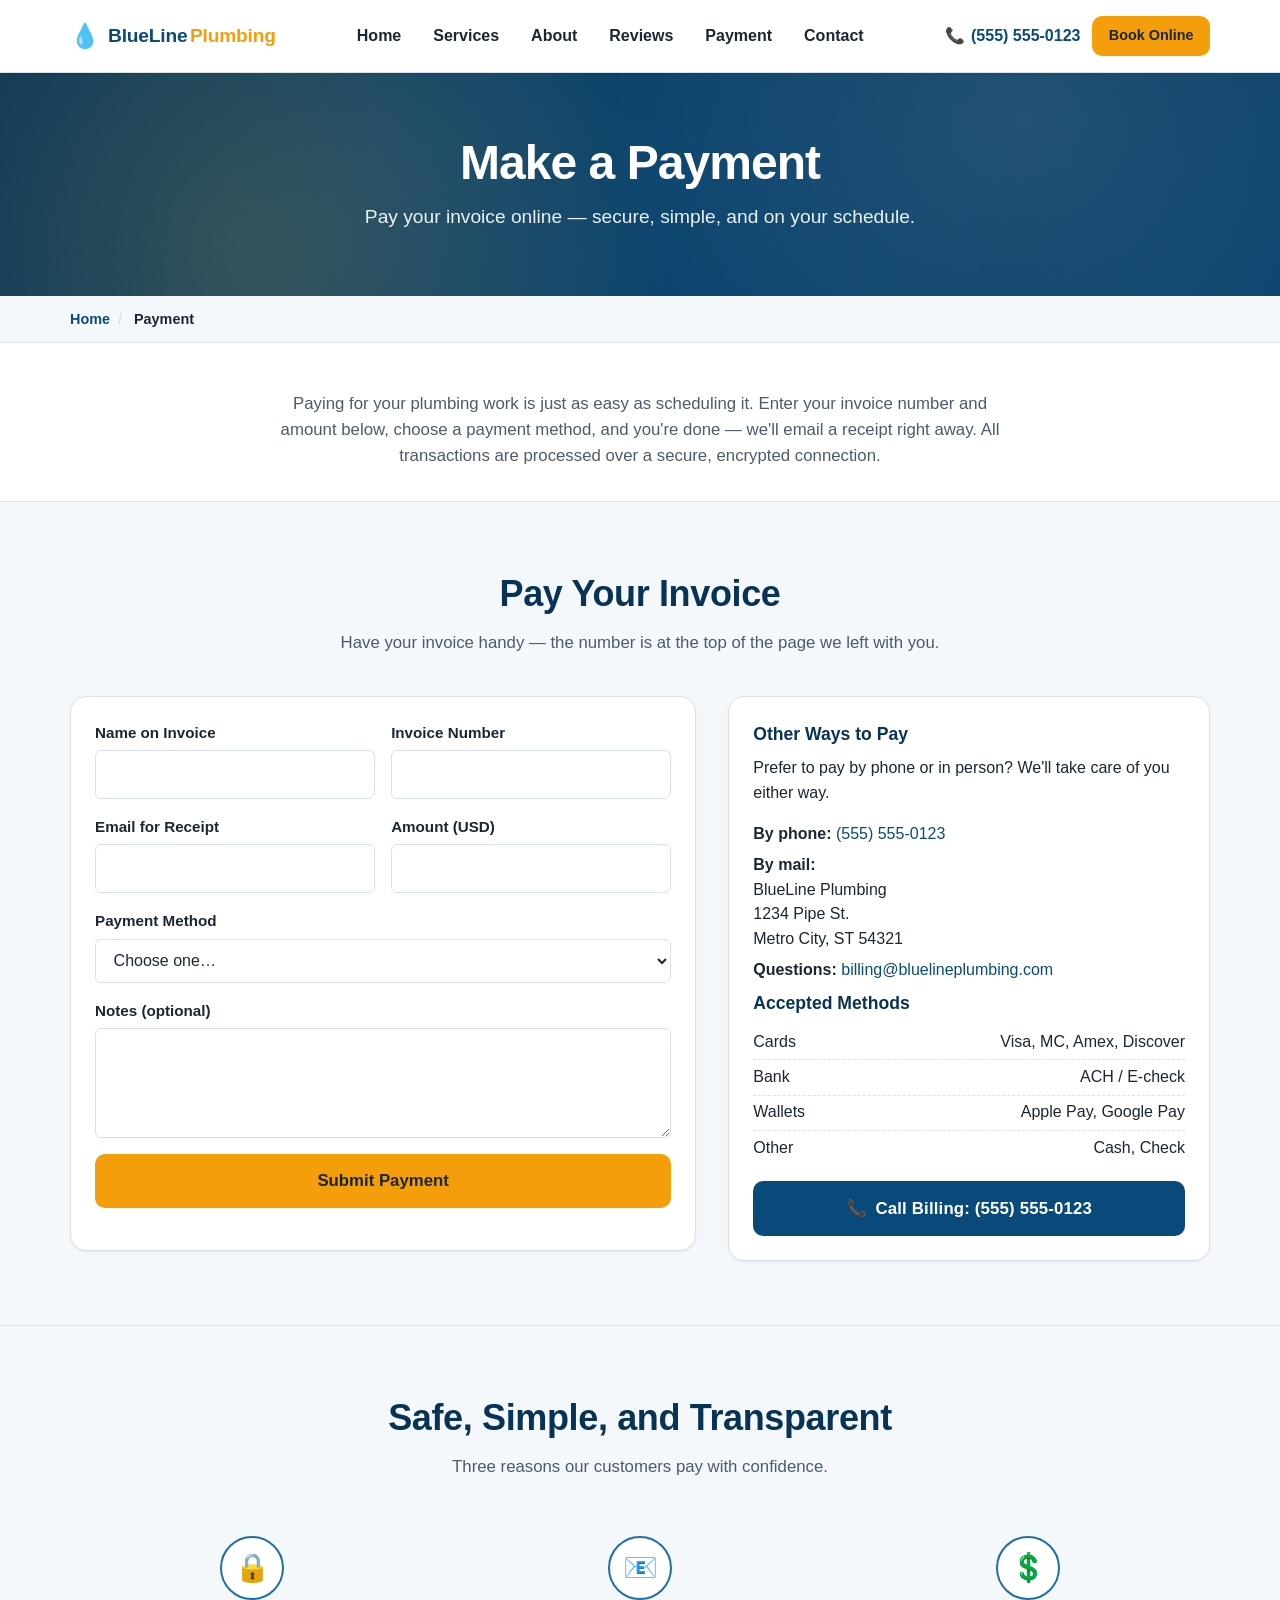
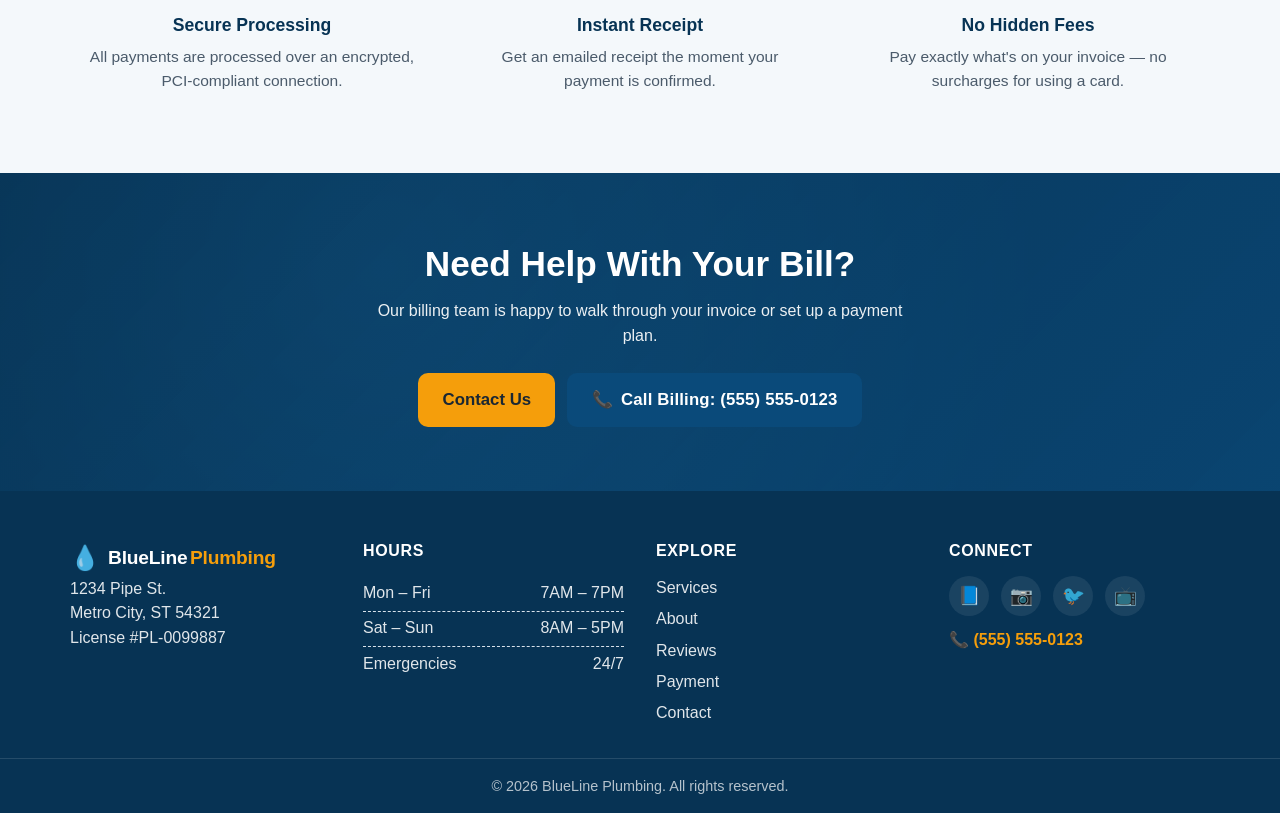
==== commit 890c9213: "Merge pull request #15 from john-arheghan-114543/symphony/14-add-a-new-menu-on-the-home-page-called-" ====
--- a/payment.html
+++ b/payment.html
@@ -3,8 +3,8 @@
 <head>
     <meta charset="UTF-8">
     <meta name="viewport" content="width=device-width, initial-scale=1.0">
-    <title>Pay for Service | BlueLine Plumbing</title>
-    <meta name="description" content="Pick the BlueLine Plumbing services you need and pay securely online. Upfront pricing, no surprises.">
+    <title>Make a Payment | BlueLine Plumbing</title>
+    <meta name="description" content="Pay your BlueLine Plumbing invoice online. Secure, easy, and fast — we accept credit cards, debit, ACH, and digital wallets.">
     <link rel="stylesheet" href="styles.css">
 </head>
 <body>
@@ -48,8 +48,8 @@
         <section class="page-banner" aria-labelledby="banner-heading">
             <div class="page-banner-overlay"></div>
             <div class="container page-banner-inner">
-                <h1 id="banner-heading">Pay for Service</h1>
-                <p class="banner-subhead">Pick the services you need and pay securely &mdash; upfront pricing, no surprises.</p>
+                <h1 id="banner-heading">Make a Payment</h1>
+                <p class="banner-subhead">Pay your invoice online — secure, simple, and on your schedule.</p>
             </div>
         </section>
 
@@ -62,208 +62,128 @@
             </div>
         </nav>
 
-        <section class="section payment-section" aria-labelledby="payment-heading">
+        <section class="section intro" aria-labelledby="intro-heading">
+            <div class="container intro-inner">
+                <h2 id="intro-heading" class="visually-hidden">About online payments</h2>
+                <p>
+                    Paying for your plumbing work is just as easy as scheduling it. Enter
+                    your invoice number and amount below, choose a payment method, and
+                    you're done &mdash; we'll email a receipt right away. All transactions
+                    are processed over a secure, encrypted connection.
+                </p>
+            </div>
+        </section>
+
+        <section class="section contact" aria-labelledby="payment-heading">
             <div class="container">
                 <header class="section-head">
-                    <h2 id="payment-heading">Build Your Order</h2>
-                    <p class="section-sub">Select the services you'd like. We'll show the running total as you go.</p>
+                    <h2 id="payment-heading">Pay Your Invoice</h2>
+                    <p class="section-sub">Have your invoice handy &mdash; the number is at the top of the page we left with you.</p>
                 </header>
 
-                <form id="paymentForm" class="payment-form" novalidate>
-                    <div class="payment-layout">
-                        <div class="payment-main">
-                            <fieldset class="payment-fieldset">
-                                <legend>1. Choose Services</legend>
-                                <ul class="service-picker" id="servicePicker">
-                                    <li class="service-pick">
-                                        <label>
-                                            <input type="checkbox" class="service-check" data-name="Emergency Repair" data-price="225">
-                                            <span class="service-pick-body">
-                                                <span class="service-pick-icon" aria-hidden="true">🚨</span>
-                                                <span class="service-pick-text">
-                                                    <span class="service-pick-name">Emergency Repair</span>
-                                                    <span class="service-pick-desc">24/7 response for burst pipes, urgent leaks, or overflowing fixtures.</span>
-                                                </span>
-                                                <span class="service-pick-price">$225</span>
-                                            </span>
-                                        </label>
-                                    </li>
-                                    <li class="service-pick">
-                                        <label>
-                                            <input type="checkbox" class="service-check" data-name="Drain Cleaning" data-price="149">
-                                            <span class="service-pick-body">
-                                                <span class="service-pick-icon" aria-hidden="true">🌀</span>
-                                                <span class="service-pick-text">
-                                                    <span class="service-pick-name">Drain Cleaning</span>
-                                                    <span class="service-pick-desc">Clear stubborn clogs in sinks, tubs, and main lines.</span>
-                                                </span>
-                                                <span class="service-pick-price">$149</span>
-                                            </span>
-                                        </label>
-                                    </li>
-                                    <li class="service-pick">
-                                        <label>
-                                            <input type="checkbox" class="service-check" data-name="Water Heater Installation" data-price="1450">
-                                            <span class="service-pick-body">
-                                                <span class="service-pick-icon" aria-hidden="true">🔥</span>
-                                                <span class="service-pick-text">
-                                                    <span class="service-pick-name">Water Heater Installation</span>
-                                                    <span class="service-pick-desc">Tank, tankless, or hybrid &mdash; installed and warrantied.</span>
-                                                </span>
-                                                <span class="service-pick-price">$1,450</span>
-                                            </span>
-                                        </label>
-                                    </li>
-                                    <li class="service-pick">
-                                        <label>
-                                            <input type="checkbox" class="service-check" data-name="Leak Detection" data-price="189">
-                                            <span class="service-pick-body">
-                                                <span class="service-pick-icon" aria-hidden="true">💧</span>
-                                                <span class="service-pick-text">
-                                                    <span class="service-pick-name">Leak Detection</span>
-                                                    <span class="service-pick-desc">Pinpoint hidden leaks without tearing up walls or floors.</span>
-                                                </span>
-                                                <span class="service-pick-price">$189</span>
-                                            </span>
-                                        </label>
-                                    </li>
-                                    <li class="service-pick">
-                                        <label>
-                                            <input type="checkbox" class="service-check" data-name="Sewer Line Service" data-price="525">
-                                            <span class="service-pick-body">
-                                                <span class="service-pick-icon" aria-hidden="true">🛠️</span>
-                                                <span class="service-pick-text">
-                                                    <span class="service-pick-name">Sewer Line Service</span>
-                                                    <span class="service-pick-desc">Camera inspection, hydro-jetting, or trenchless repair.</span>
-                                                </span>
-                                                <span class="service-pick-price">$525</span>
-                                            </span>
-                                        </label>
-                                    </li>
-                                    <li class="service-pick">
-                                        <label>
-                                            <input type="checkbox" class="service-check" data-name="Faucet &amp; Fixture Installation" data-price="175">
-                                            <span class="service-pick-body">
-                                                <span class="service-pick-icon" aria-hidden="true">🚿</span>
-                                                <span class="service-pick-text">
-                                                    <span class="service-pick-name">Faucet &amp; Fixture Installation</span>
-                                                    <span class="service-pick-desc">New faucet, sink, toilet, or showerhead installed cleanly.</span>
-                                                </span>
-                                                <span class="service-pick-price">$175</span>
-                                            </span>
-                                        </label>
-                                    </li>
-                                    <li class="service-pick">
-                                        <label>
-                                            <input type="checkbox" class="service-check" data-name="Sump Pump Service" data-price="299">
-                                            <span class="service-pick-body">
-                                                <span class="service-pick-icon" aria-hidden="true">⚙️</span>
-                                                <span class="service-pick-text">
-                                                    <span class="service-pick-name">Sump Pump Service</span>
-                                                    <span class="service-pick-desc">Installation, maintenance, or battery-backup upgrade.</span>
-                                                </span>
-                                                <span class="service-pick-price">$299</span>
-                                            </span>
-                                        </label>
-                                    </li>
-                                    <li class="service-pick">
-                                        <label>
-                                            <input type="checkbox" class="service-check" data-name="Garbage Disposal Installation" data-price="245">
-                                            <span class="service-pick-body">
-                                                <span class="service-pick-icon" aria-hidden="true">♻️</span>
-                                                <span class="service-pick-text">
-                                                    <span class="service-pick-name">Garbage Disposal Installation</span>
-                                                    <span class="service-pick-desc">Replace a worn unit &mdash; quieter, more powerful, usually under an hour.</span>
-                                                </span>
-                                                <span class="service-pick-price">$245</span>
-                                            </span>
-                                        </label>
-                                    </li>
-                                </ul>
-                            </fieldset>
-
-                            <fieldset class="payment-fieldset">
-                                <legend>2. Your Information</legend>
-                                <div class="payment-grid">
-                                    <div class="field">
-                                        <label for="payName">Full Name</label>
-                                        <input id="payName" name="payName" type="text" autocomplete="name" required>
-                                    </div>
-                                    <div class="field">
-                                        <label for="payEmail">Email</label>
-                                        <input id="payEmail" name="payEmail" type="email" autocomplete="email" required>
-                                    </div>
-                                    <div class="field">
-                                        <label for="payPhone">Phone</label>
-                                        <input id="payPhone" name="payPhone" type="tel" autocomplete="tel" required>
-                                    </div>
-                                    <div class="field">
-                                        <label for="payZip">Service Zip Code</label>
-                                        <input id="payZip" name="payZip" type="text" autocomplete="postal-code" inputmode="numeric" maxlength="10" required>
-                                    </div>
-                                    <div class="field field-full">
-                                        <label for="payAddress">Service Address</label>
-                                        <input id="payAddress" name="payAddress" type="text" autocomplete="street-address" required>
-                                    </div>
-                                </div>
-                            </fieldset>
-
-                            <fieldset class="payment-fieldset">
-                                <legend>3. Payment Details</legend>
-                                <p class="payment-secure-note" aria-label="Security notice">
-                                    <span aria-hidden="true">🔒</span>
-                                    Your payment is encrypted and secure. We never store your full card number.
-                                </p>
-                                <div class="payment-grid">
-                                    <div class="field field-full">
-                                        <label for="cardName">Name on Card</label>
-                                        <input id="cardName" name="cardName" type="text" autocomplete="cc-name" required>
-                                    </div>
-                                    <div class="field field-full">
-                                        <label for="cardNumber">Card Number</label>
-                                        <input id="cardNumber" name="cardNumber" type="text" autocomplete="cc-number" inputmode="numeric" maxlength="19" placeholder="1234 5678 9012 3456" required>
-                                    </div>
-                                    <div class="field">
-                                        <label for="cardExpiry">Expiry (MM/YY)</label>
-                                        <input id="cardExpiry" name="cardExpiry" type="text" autocomplete="cc-exp" inputmode="numeric" maxlength="5" placeholder="MM/YY" required>
-                                    </div>
-                                    <div class="field">
-                                        <label for="cardCvc">CVC</label>
-                                        <input id="cardCvc" name="cardCvc" type="text" autocomplete="cc-csc" inputmode="numeric" maxlength="4" placeholder="123" required>
-                                    </div>
-                                </div>
-                            </fieldset>
-                        </div>
-
-                        <aside class="payment-summary" aria-labelledby="summary-heading">
-                            <h3 id="summary-heading">Order Summary</h3>
-                            <ul class="summary-items" id="summaryItems" aria-live="polite">
-                                <li class="summary-empty">No services selected yet.</li>
-                            </ul>
-
-                            <dl class="summary-totals">
-                                <div class="summary-line">
-                                    <dt>Subtotal</dt>
-                                    <dd id="summarySubtotal">$0.00</dd>
-                                </div>
-                                <div class="summary-line">
-                                    <dt>Service Fee (5%)</dt>
-                                    <dd id="summaryFee">$0.00</dd>
-                                </div>
-                                <div class="summary-line summary-total-line">
-                                    <dt>Total</dt>
-                                    <dd id="summaryTotal">$0.00</dd>
-                                </div>
-                            </dl>
-
-                            <button type="submit" class="btn btn-accent btn-lg btn-block" id="paySubmit">
-                                Pay <span id="payButtonTotal">$0.00</span>
-                            </button>
-                            <p class="payment-status" id="paymentStatus" role="status" aria-live="polite"></p>
-                            <p class="payment-fineprint">By submitting, you authorize BlueLine Plumbing to schedule the selected services. You'll receive a confirmation by email.</p>
-                        </aside>
+                <div class="contact-layout">
+                    <form class="quote-form" id="paymentForm" novalidate>
+                        <div class="field">
+                            <label for="payerName">Name on Invoice</label>
+                            <input id="payerName" name="payerName" type="text" autocomplete="name" required>
+                        </div>
+                        <div class="field">
+                            <label for="invoiceNumber">Invoice Number</label>
+                            <input id="invoiceNumber" name="invoiceNumber" type="text" inputmode="numeric" required>
+                        </div>
+                        <div class="field">
+                            <label for="payerEmail">Email for Receipt</label>
+                            <input id="payerEmail" name="payerEmail" type="email" autocomplete="email" required>
+                        </div>
+                        <div class="field">
+                            <label for="amount">Amount (USD)</label>
+                            <input id="amount" name="amount" type="number" min="1" step="0.01" required>
+                        </div>
+                        <div class="field field-full">
+                            <label for="paymentMethod">Payment Method</label>
+                            <select id="paymentMethod" name="paymentMethod" required>
+                                <option value="">Choose one…</option>
+                                <option>Credit Card</option>
+                                <option>Debit Card</option>
+                                <option>Bank Transfer (ACH)</option>
+                                <option>Apple Pay</option>
+                                <option>Google Pay</option>
+                            </select>
+                        </div>
+                        <div class="field field-full">
+                            <label for="paymentNotes">Notes (optional)</label>
+                            <textarea id="paymentNotes" name="paymentNotes" rows="3"></textarea>
+                        </div>
+                        <div class="field field-full">
+                            <button type="submit" class="btn btn-accent btn-lg">Submit Payment</button>
+                            <p class="form-status" id="paymentStatus" role="status" aria-live="polite"></p>
+                        </div>
+                    </form>
+
+                    <aside class="contact-info" aria-label="Payment information">
+                        <h3>Other Ways to Pay</h3>
+                        <p>Prefer to pay by phone or in person? We'll take care of you either way.</p>
+                        <address>
+                            <p><strong>By phone:</strong> <a href="tel:+15555550123">(555) 555-0123</a></p>
+                            <p><strong>By mail:</strong><br>BlueLine Plumbing<br>1234 Pipe St.<br>Metro City, ST 54321</p>
+                            <p><strong>Questions:</strong> <a href="mailto:billing@bluelineplumbing.com">billing@bluelineplumbing.com</a></p>
+                        </address>
+
+                        <h3>Accepted Methods</h3>
+                        <ul class="hours">
+                            <li><span>Cards</span><span>Visa, MC, Amex, Discover</span></li>
+                            <li><span>Bank</span><span>ACH / E-check</span></li>
+                            <li><span>Wallets</span><span>Apple Pay, Google Pay</span></li>
+                            <li><span>Other</span><span>Cash, Check</span></li>
+                        </ul>
+
+                        <a href="tel:+15555550123" class="btn btn-primary btn-lg btn-call btn-block">
+                            <span aria-hidden="true">📞</span>
+                            Call Billing: (555) 555-0123
+                        </a>
+                    </aside>
+                </div>
+            </div>
+        </section>
+
+        <section class="section why-choose" aria-labelledby="secure-heading">
+            <div class="container">
+                <header class="section-head">
+                    <h2 id="secure-heading">Safe, Simple, and Transparent</h2>
+                    <p class="section-sub">Three reasons our customers pay with confidence.</p>
+                </header>
+
+                <div class="value-grid">
+                    <div class="value-item">
+                        <span class="value-icon" aria-hidden="true">🔒</span>
+                        <h3>Secure Processing</h3>
+                        <p>All payments are processed over an encrypted, PCI-compliant connection.</p>
                     </div>
-                </form>
+                    <div class="value-item">
+                        <span class="value-icon" aria-hidden="true">📧</span>
+                        <h3>Instant Receipt</h3>
+                        <p>Get an emailed receipt the moment your payment is confirmed.</p>
+                    </div>
+                    <div class="value-item">
+                        <span class="value-icon" aria-hidden="true">💲</span>
+                        <h3>No Hidden Fees</h3>
+                        <p>Pay exactly what's on your invoice &mdash; no surcharges for using a card.</p>
+                    </div>
+                </div>
+            </div>
+        </section>
+
+        <section class="final-cta" aria-labelledby="final-cta-heading">
+            <div class="container final-cta-inner">
+                <h2 id="final-cta-heading">Need Help With Your Bill?</h2>
+                <p>Our billing team is happy to walk through your invoice or set up a payment plan.</p>
+                <div class="final-cta-buttons">
+                    <a class="btn btn-accent btn-lg" href="index.html#contact">Contact Us</a>
+                    <a class="btn btn-primary btn-lg btn-call" href="tel:+15555550123">
+                        <span aria-hidden="true">📞</span>
+                        <span>Call Billing: (555) 555-0123</span>
+                    </a>
+                </div>
             </div>
         </section>
     </main>
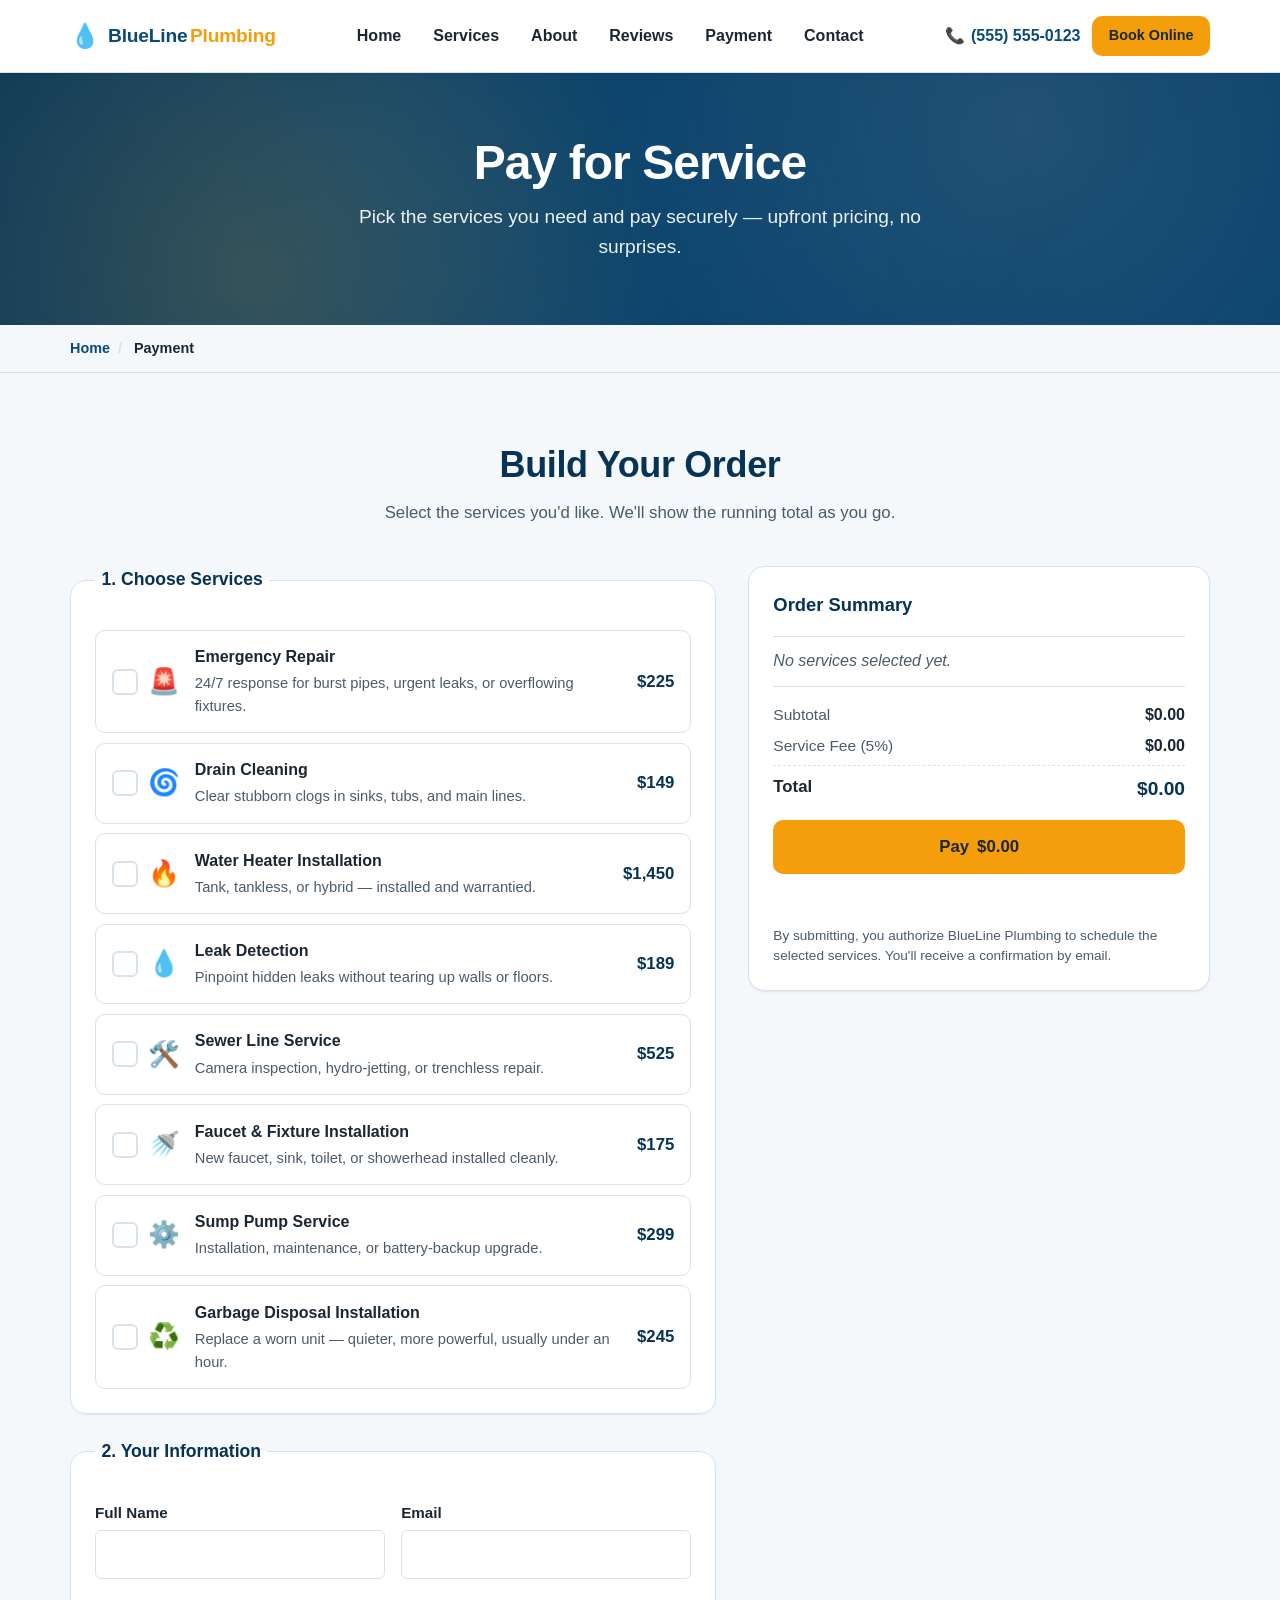
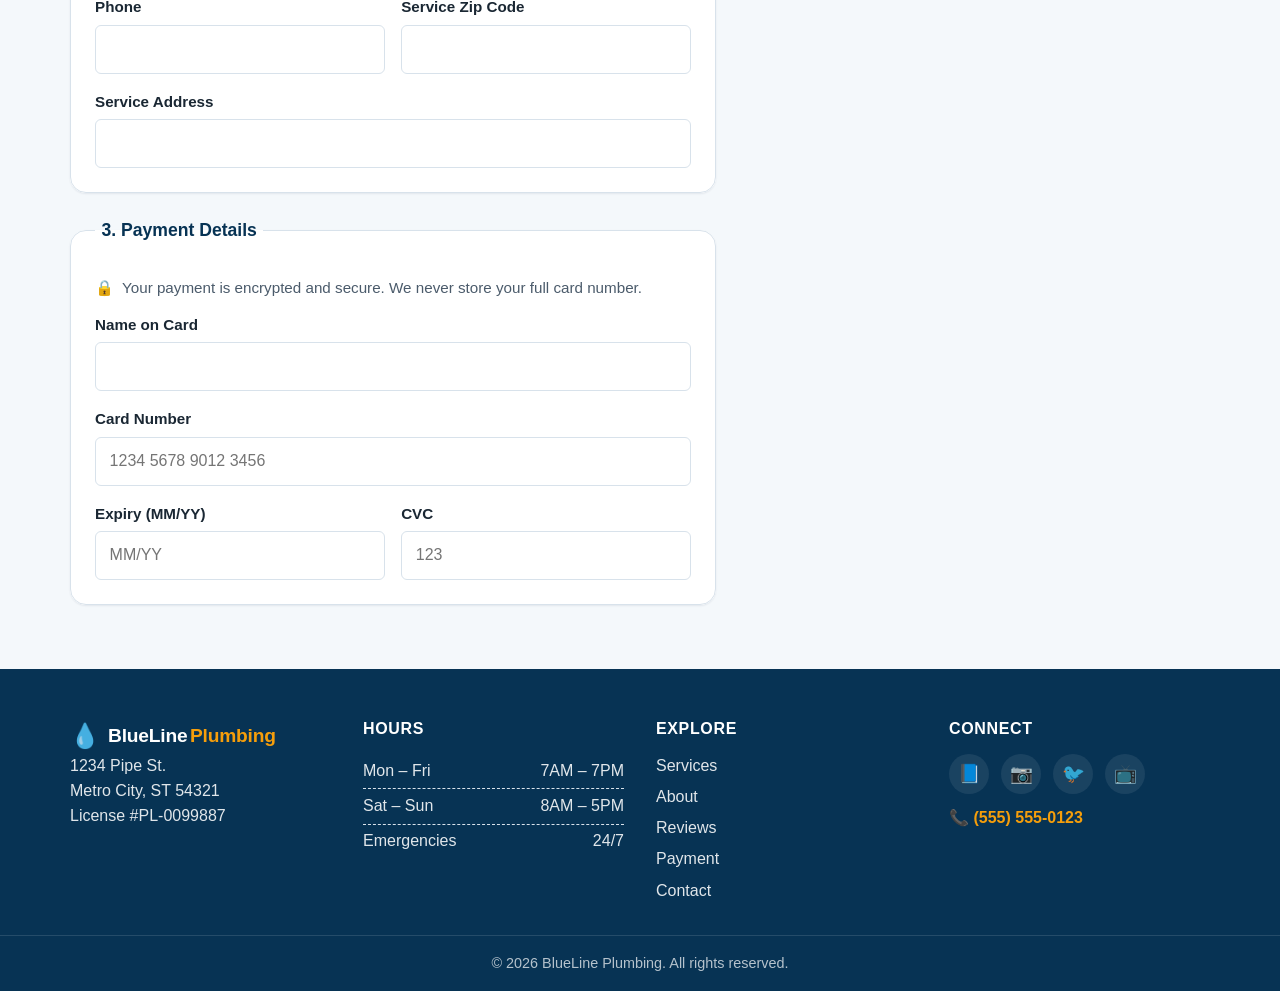
==== commit 8ff17813: "Merge pull request #16 from john-arheghan-114543/symphony/13-add-a-payment-page Add payment page for" ====
--- a/payment.html
+++ b/payment.html
@@ -3,8 +3,8 @@
 <head>
     <meta charset="UTF-8">
     <meta name="viewport" content="width=device-width, initial-scale=1.0">
-    <title>Make a Payment | BlueLine Plumbing</title>
-    <meta name="description" content="Pay your BlueLine Plumbing invoice online. Secure, easy, and fast — we accept credit cards, debit, ACH, and digital wallets.">
+    <title>Pay for Service | BlueLine Plumbing</title>
+    <meta name="description" content="Pick the BlueLine Plumbing services you need and pay securely online. Upfront pricing, no surprises.">
     <link rel="stylesheet" href="styles.css">
 </head>
 <body>
@@ -48,8 +48,8 @@
         <section class="page-banner" aria-labelledby="banner-heading">
             <div class="page-banner-overlay"></div>
             <div class="container page-banner-inner">
-                <h1 id="banner-heading">Make a Payment</h1>
-                <p class="banner-subhead">Pay your invoice online — secure, simple, and on your schedule.</p>
+                <h1 id="banner-heading">Pay for Service</h1>
+                <p class="banner-subhead">Pick the services you need and pay securely &mdash; upfront pricing, no surprises.</p>
             </div>
         </section>
 
@@ -62,128 +62,208 @@
             </div>
         </nav>
 
-        <section class="section intro" aria-labelledby="intro-heading">
-            <div class="container intro-inner">
-                <h2 id="intro-heading" class="visually-hidden">About online payments</h2>
-                <p>
-                    Paying for your plumbing work is just as easy as scheduling it. Enter
-                    your invoice number and amount below, choose a payment method, and
-                    you're done &mdash; we'll email a receipt right away. All transactions
-                    are processed over a secure, encrypted connection.
-                </p>
-            </div>
-        </section>
-
-        <section class="section contact" aria-labelledby="payment-heading">
+        <section class="section payment-section" aria-labelledby="payment-heading">
             <div class="container">
                 <header class="section-head">
-                    <h2 id="payment-heading">Pay Your Invoice</h2>
-                    <p class="section-sub">Have your invoice handy &mdash; the number is at the top of the page we left with you.</p>
+                    <h2 id="payment-heading">Build Your Order</h2>
+                    <p class="section-sub">Select the services you'd like. We'll show the running total as you go.</p>
                 </header>
 
-                <div class="contact-layout">
-                    <form class="quote-form" id="paymentForm" novalidate>
-                        <div class="field">
-                            <label for="payerName">Name on Invoice</label>
-                            <input id="payerName" name="payerName" type="text" autocomplete="name" required>
+                <form id="paymentForm" class="payment-form" novalidate>
+                    <div class="payment-layout">
+                        <div class="payment-main">
+                            <fieldset class="payment-fieldset">
+                                <legend>1. Choose Services</legend>
+                                <ul class="service-picker" id="servicePicker">
+                                    <li class="service-pick">
+                                        <label>
+                                            <input type="checkbox" class="service-check" data-name="Emergency Repair" data-price="225">
+                                            <span class="service-pick-body">
+                                                <span class="service-pick-icon" aria-hidden="true">🚨</span>
+                                                <span class="service-pick-text">
+                                                    <span class="service-pick-name">Emergency Repair</span>
+                                                    <span class="service-pick-desc">24/7 response for burst pipes, urgent leaks, or overflowing fixtures.</span>
+                                                </span>
+                                                <span class="service-pick-price">$225</span>
+                                            </span>
+                                        </label>
+                                    </li>
+                                    <li class="service-pick">
+                                        <label>
+                                            <input type="checkbox" class="service-check" data-name="Drain Cleaning" data-price="149">
+                                            <span class="service-pick-body">
+                                                <span class="service-pick-icon" aria-hidden="true">🌀</span>
+                                                <span class="service-pick-text">
+                                                    <span class="service-pick-name">Drain Cleaning</span>
+                                                    <span class="service-pick-desc">Clear stubborn clogs in sinks, tubs, and main lines.</span>
+                                                </span>
+                                                <span class="service-pick-price">$149</span>
+                                            </span>
+                                        </label>
+                                    </li>
+                                    <li class="service-pick">
+                                        <label>
+                                            <input type="checkbox" class="service-check" data-name="Water Heater Installation" data-price="1450">
+                                            <span class="service-pick-body">
+                                                <span class="service-pick-icon" aria-hidden="true">🔥</span>
+                                                <span class="service-pick-text">
+                                                    <span class="service-pick-name">Water Heater Installation</span>
+                                                    <span class="service-pick-desc">Tank, tankless, or hybrid &mdash; installed and warrantied.</span>
+                                                </span>
+                                                <span class="service-pick-price">$1,450</span>
+                                            </span>
+                                        </label>
+                                    </li>
+                                    <li class="service-pick">
+                                        <label>
+                                            <input type="checkbox" class="service-check" data-name="Leak Detection" data-price="189">
+                                            <span class="service-pick-body">
+                                                <span class="service-pick-icon" aria-hidden="true">💧</span>
+                                                <span class="service-pick-text">
+                                                    <span class="service-pick-name">Leak Detection</span>
+                                                    <span class="service-pick-desc">Pinpoint hidden leaks without tearing up walls or floors.</span>
+                                                </span>
+                                                <span class="service-pick-price">$189</span>
+                                            </span>
+                                        </label>
+                                    </li>
+                                    <li class="service-pick">
+                                        <label>
+                                            <input type="checkbox" class="service-check" data-name="Sewer Line Service" data-price="525">
+                                            <span class="service-pick-body">
+                                                <span class="service-pick-icon" aria-hidden="true">🛠️</span>
+                                                <span class="service-pick-text">
+                                                    <span class="service-pick-name">Sewer Line Service</span>
+                                                    <span class="service-pick-desc">Camera inspection, hydro-jetting, or trenchless repair.</span>
+                                                </span>
+                                                <span class="service-pick-price">$525</span>
+                                            </span>
+                                        </label>
+                                    </li>
+                                    <li class="service-pick">
+                                        <label>
+                                            <input type="checkbox" class="service-check" data-name="Faucet &amp; Fixture Installation" data-price="175">
+                                            <span class="service-pick-body">
+                                                <span class="service-pick-icon" aria-hidden="true">🚿</span>
+                                                <span class="service-pick-text">
+                                                    <span class="service-pick-name">Faucet &amp; Fixture Installation</span>
+                                                    <span class="service-pick-desc">New faucet, sink, toilet, or showerhead installed cleanly.</span>
+                                                </span>
+                                                <span class="service-pick-price">$175</span>
+                                            </span>
+                                        </label>
+                                    </li>
+                                    <li class="service-pick">
+                                        <label>
+                                            <input type="checkbox" class="service-check" data-name="Sump Pump Service" data-price="299">
+                                            <span class="service-pick-body">
+                                                <span class="service-pick-icon" aria-hidden="true">⚙️</span>
+                                                <span class="service-pick-text">
+                                                    <span class="service-pick-name">Sump Pump Service</span>
+                                                    <span class="service-pick-desc">Installation, maintenance, or battery-backup upgrade.</span>
+                                                </span>
+                                                <span class="service-pick-price">$299</span>
+                                            </span>
+                                        </label>
+                                    </li>
+                                    <li class="service-pick">
+                                        <label>
+                                            <input type="checkbox" class="service-check" data-name="Garbage Disposal Installation" data-price="245">
+                                            <span class="service-pick-body">
+                                                <span class="service-pick-icon" aria-hidden="true">♻️</span>
+                                                <span class="service-pick-text">
+                                                    <span class="service-pick-name">Garbage Disposal Installation</span>
+                                                    <span class="service-pick-desc">Replace a worn unit &mdash; quieter, more powerful, usually under an hour.</span>
+                                                </span>
+                                                <span class="service-pick-price">$245</span>
+                                            </span>
+                                        </label>
+                                    </li>
+                                </ul>
+                            </fieldset>
+
+                            <fieldset class="payment-fieldset">
+                                <legend>2. Your Information</legend>
+                                <div class="payment-grid">
+                                    <div class="field">
+                                        <label for="payName">Full Name</label>
+                                        <input id="payName" name="payName" type="text" autocomplete="name" required>
+                                    </div>
+                                    <div class="field">
+                                        <label for="payEmail">Email</label>
+                                        <input id="payEmail" name="payEmail" type="email" autocomplete="email" required>
+                                    </div>
+                                    <div class="field">
+                                        <label for="payPhone">Phone</label>
+                                        <input id="payPhone" name="payPhone" type="tel" autocomplete="tel" required>
+                                    </div>
+                                    <div class="field">
+                                        <label for="payZip">Service Zip Code</label>
+                                        <input id="payZip" name="payZip" type="text" autocomplete="postal-code" inputmode="numeric" maxlength="10" required>
+                                    </div>
+                                    <div class="field field-full">
+                                        <label for="payAddress">Service Address</label>
+                                        <input id="payAddress" name="payAddress" type="text" autocomplete="street-address" required>
+                                    </div>
+                                </div>
+                            </fieldset>
+
+                            <fieldset class="payment-fieldset">
+                                <legend>3. Payment Details</legend>
+                                <p class="payment-secure-note" aria-label="Security notice">
+                                    <span aria-hidden="true">🔒</span>
+                                    Your payment is encrypted and secure. We never store your full card number.
+                                </p>
+                                <div class="payment-grid">
+                                    <div class="field field-full">
+                                        <label for="cardName">Name on Card</label>
+                                        <input id="cardName" name="cardName" type="text" autocomplete="cc-name" required>
+                                    </div>
+                                    <div class="field field-full">
+                                        <label for="cardNumber">Card Number</label>
+                                        <input id="cardNumber" name="cardNumber" type="text" autocomplete="cc-number" inputmode="numeric" maxlength="19" placeholder="1234 5678 9012 3456" required>
+                                    </div>
+                                    <div class="field">
+                                        <label for="cardExpiry">Expiry (MM/YY)</label>
+                                        <input id="cardExpiry" name="cardExpiry" type="text" autocomplete="cc-exp" inputmode="numeric" maxlength="5" placeholder="MM/YY" required>
+                                    </div>
+                                    <div class="field">
+                                        <label for="cardCvc">CVC</label>
+                                        <input id="cardCvc" name="cardCvc" type="text" autocomplete="cc-csc" inputmode="numeric" maxlength="4" placeholder="123" required>
+                                    </div>
+                                </div>
+                            </fieldset>
                         </div>
-                        <div class="field">
-                            <label for="invoiceNumber">Invoice Number</label>
-                            <input id="invoiceNumber" name="invoiceNumber" type="text" inputmode="numeric" required>
-                        </div>
-                        <div class="field">
-                            <label for="payerEmail">Email for Receipt</label>
-                            <input id="payerEmail" name="payerEmail" type="email" autocomplete="email" required>
-                        </div>
-                        <div class="field">
-                            <label for="amount">Amount (USD)</label>
-                            <input id="amount" name="amount" type="number" min="1" step="0.01" required>
-                        </div>
-                        <div class="field field-full">
-                            <label for="paymentMethod">Payment Method</label>
-                            <select id="paymentMethod" name="paymentMethod" required>
-                                <option value="">Choose one…</option>
-                                <option>Credit Card</option>
-                                <option>Debit Card</option>
-                                <option>Bank Transfer (ACH)</option>
-                                <option>Apple Pay</option>
-                                <option>Google Pay</option>
-                            </select>
-                        </div>
-                        <div class="field field-full">
-                            <label for="paymentNotes">Notes (optional)</label>
-                            <textarea id="paymentNotes" name="paymentNotes" rows="3"></textarea>
-                        </div>
-                        <div class="field field-full">
-                            <button type="submit" class="btn btn-accent btn-lg">Submit Payment</button>
-                            <p class="form-status" id="paymentStatus" role="status" aria-live="polite"></p>
-                        </div>
-                    </form>
-
-                    <aside class="contact-info" aria-label="Payment information">
-                        <h3>Other Ways to Pay</h3>
-                        <p>Prefer to pay by phone or in person? We'll take care of you either way.</p>
-                        <address>
-                            <p><strong>By phone:</strong> <a href="tel:+15555550123">(555) 555-0123</a></p>
-                            <p><strong>By mail:</strong><br>BlueLine Plumbing<br>1234 Pipe St.<br>Metro City, ST 54321</p>
-                            <p><strong>Questions:</strong> <a href="mailto:billing@bluelineplumbing.com">billing@bluelineplumbing.com</a></p>
-                        </address>
-
-                        <h3>Accepted Methods</h3>
-                        <ul class="hours">
-                            <li><span>Cards</span><span>Visa, MC, Amex, Discover</span></li>
-                            <li><span>Bank</span><span>ACH / E-check</span></li>
-                            <li><span>Wallets</span><span>Apple Pay, Google Pay</span></li>
-                            <li><span>Other</span><span>Cash, Check</span></li>
-                        </ul>
-
-                        <a href="tel:+15555550123" class="btn btn-primary btn-lg btn-call btn-block">
-                            <span aria-hidden="true">📞</span>
-                            Call Billing: (555) 555-0123
-                        </a>
-                    </aside>
-                </div>
-            </div>
-        </section>
-
-        <section class="section why-choose" aria-labelledby="secure-heading">
-            <div class="container">
-                <header class="section-head">
-                    <h2 id="secure-heading">Safe, Simple, and Transparent</h2>
-                    <p class="section-sub">Three reasons our customers pay with confidence.</p>
-                </header>
-
-                <div class="value-grid">
-                    <div class="value-item">
-                        <span class="value-icon" aria-hidden="true">🔒</span>
-                        <h3>Secure Processing</h3>
-                        <p>All payments are processed over an encrypted, PCI-compliant connection.</p>
+
+                        <aside class="payment-summary" aria-labelledby="summary-heading">
+                            <h3 id="summary-heading">Order Summary</h3>
+                            <ul class="summary-items" id="summaryItems" aria-live="polite">
+                                <li class="summary-empty">No services selected yet.</li>
+                            </ul>
+
+                            <dl class="summary-totals">
+                                <div class="summary-line">
+                                    <dt>Subtotal</dt>
+                                    <dd id="summarySubtotal">$0.00</dd>
+                                </div>
+                                <div class="summary-line">
+                                    <dt>Service Fee (5%)</dt>
+                                    <dd id="summaryFee">$0.00</dd>
+                                </div>
+                                <div class="summary-line summary-total-line">
+                                    <dt>Total</dt>
+                                    <dd id="summaryTotal">$0.00</dd>
+                                </div>
+                            </dl>
+
+                            <button type="submit" class="btn btn-accent btn-lg btn-block" id="paySubmit">
+                                Pay <span id="payButtonTotal">$0.00</span>
+                            </button>
+                            <p class="payment-status" id="paymentStatus" role="status" aria-live="polite"></p>
+                            <p class="payment-fineprint">By submitting, you authorize BlueLine Plumbing to schedule the selected services. You'll receive a confirmation by email.</p>
+                        </aside>
                     </div>
-                    <div class="value-item">
-                        <span class="value-icon" aria-hidden="true">📧</span>
-                        <h3>Instant Receipt</h3>
-                        <p>Get an emailed receipt the moment your payment is confirmed.</p>
-                    </div>
-                    <div class="value-item">
-                        <span class="value-icon" aria-hidden="true">💲</span>
-                        <h3>No Hidden Fees</h3>
-                        <p>Pay exactly what's on your invoice &mdash; no surcharges for using a card.</p>
-                    </div>
-                </div>
-            </div>
-        </section>
-
-        <section class="final-cta" aria-labelledby="final-cta-heading">
-            <div class="container final-cta-inner">
-                <h2 id="final-cta-heading">Need Help With Your Bill?</h2>
-                <p>Our billing team is happy to walk through your invoice or set up a payment plan.</p>
-                <div class="final-cta-buttons">
-                    <a class="btn btn-accent btn-lg" href="index.html#contact">Contact Us</a>
-                    <a class="btn btn-primary btn-lg btn-call" href="tel:+15555550123">
-                        <span aria-hidden="true">📞</span>
-                        <span>Call Billing: (555) 555-0123</span>
-                    </a>
-                </div>
+                </form>
             </div>
         </section>
     </main>
